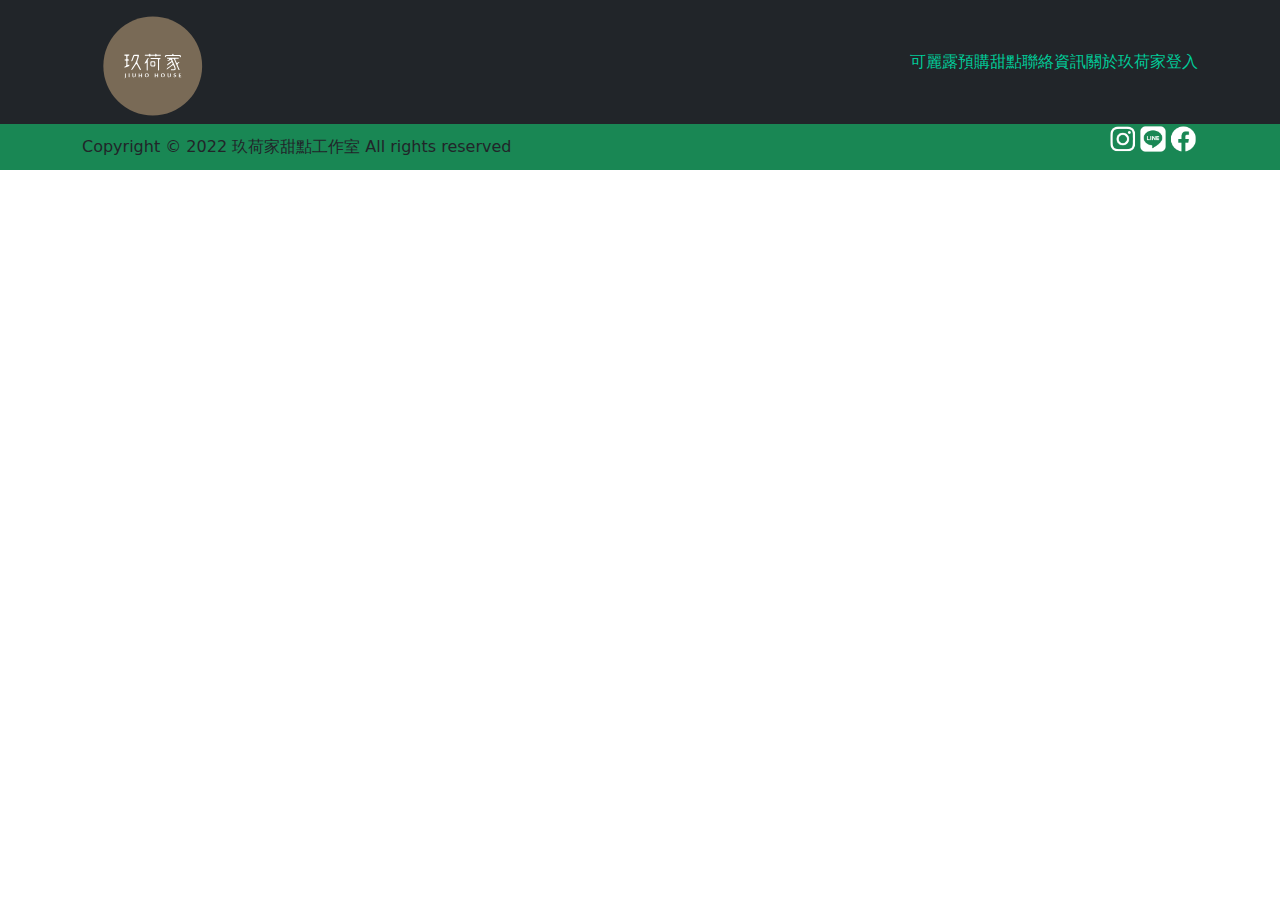
==== index.html @ a1119d51 "Update 2022-08-22T15:17:20.153Z" ====
<!DOCTYPE html>
<html lang="en">

  <head>
    <meta charset="UTF-8">
    <meta name="viewport" content="width=device-width, initial-scale=1.0">
    <meta http-equiv="X-UA-Compatible" content="ie=edge">
    <title>Boostrap Index</title>
    <link rel="stylesheet" href="https://cdnjs.cloudflare.com/ajax/libs/font-awesome/5.13.0/css/all.min.css" />
    <link rel="stylesheet" href="./assets/style/all.css">
  </head>

  <body>
    <!-- <nav class="navbar navbar-expand-lg navbar-light bg-light">
      <div class="container-fluid">
        <a class="navbar-brand" href="#">Navbar</a>
        <button class="navbar-toggler" type="button" data-bs-toggle="collapse" data-bs-target="#navbarSupportedContent" aria-controls="navbarSupportedContent" aria-expanded="false" aria-label="Toggle navigation">
          <span class="navbar-toggler-icon"></span>
        </button>
        <div class="collapse navbar-collapse" id="navbarSupportedContent">
          <ul class="navbar-nav me-auto mb-2 mb-lg-0">
            <li class="nav-item">
              <a class="nav-link active" aria-current="page" href="#">Home</a>
            </li>
            <li class="nav-item">
              <a class="nav-link" href="#">Link</a>
            </li>
            <li class="nav-item dropdown">
              <a class="nav-link dropdown-toggle" href="#" id="navbarDropdown" role="button" data-bs-toggle="dropdown" aria-expanded="false">
                Dropdown
              </a>
              <ul class="dropdown-menu" aria-labelledby="navbarDropdown">
                <li><a class="dropdown-item" href="#">Action</a></li>
                <li><a class="dropdown-item" href="#">Another action</a></li>
                <li><hr class="dropdown-divider"></li>
                <li><a class="dropdown-item" href="#">Something else here</a></li>
              </ul>
            </li>
            <li class="nav-item">
              <a class="nav-link disabled" href="#" tabindex="-1" aria-disabled="true">Disabled</a>
            </li>
          </ul>
          <form class="d-flex">
            <input class="form-control me-2" type="search" placeholder="Search" aria-label="Search">
            <button class="btn btn-outline-success" type="submit">Search</button>
          </form>
        </div>
      </div>
    </nav> -->
    <header class="bg-dark">
      <div class="container d-flex justify-content-between align-items-center pt-3">
        <h1><a href="#"><img src="./assets/images/logo.svg" height="100" alt="jiuho_house"></a></h1>
        <nav>
          <ul class="d-flex ">
            <li class="list-unstyled"><a class="text-decoration-none" href="#">可麗露</a></li>
            <li class="list-unstyled"><a class="text-decoration-none" href="#">預購甜點</a></li>
            <li class="list-unstyled"><a class="text-decoration-none" href="#">聯絡資訊</a></li>
            <li class="list-unstyled"><a class="text-decoration-none" href="#">關於玖荷家</a></li>
            <li class="list-unstyled"><a class="text-decoration-none" href="#">登入</a></li>
          </ul>
        </nav>
      </div>
    </header>
    


<!-- Button trigger modal -->
<!-- <button type="button" class="btn btn-primary" data-bs-toggle="modal" data-bs-target="#exampleModal">
  Launch demo modal
</button> -->

<!-- Modal -->
<!-- <div class="modal fade" id="exampleModal" tabindex="-1" aria-labelledby="exampleModalLabel" aria-hidden="true">
  <div class="modal-dialog">
    <div class="modal-content">
      <div class="modal-header">
        <h5 class="modal-title" id="exampleModalLabel">Modal title</h5>
        <button type="button" class="btn-close" data-bs-dismiss="modal" aria-label="Close"></button>
      </div>
      <div class="modal-body">
        ...
      </div>
      <div class="modal-footer">
        <button type="button" class="btn btn-secondary" data-bs-dismiss="modal">Close</button>
        <button type="button" class="btn btn-primary">Save changes</button>
      </div>
    </div>
  </div>
</div> -->


    <footer class="bg-success ">
      <div class="container d-flex justify-content-between align-items-center">
        <!-- <img src="./assets/images/logo.svg" alt="jiuho_house"> -->
        <copyright>Copyright © 2022 玖荷家甜點工作室 All rights reserved</copyright>
        <ul class="d-flex">
          <li class="list-unstyled"><a class="text-decoration-none" href="#"><img height="30" src="./assets/images/ic_social_ig.png" alt="Instrgram"></a></li>
          <li class="list-unstyled"><a class="text-decoration-none" href="#"><img height="30" src="./assets/images/ic_social_line.png" alt="Line"></a></li>
          <li class="list-unstyled"><a class="text-decoration-none" href="#"><img height="30" src="./assets/images/ic-social-fb.png" alt="Facebook"></a></li>
        </ul>
      </div>
    </footer>

    <script src="./assets/js/vendors.js"></script>
    <script src="./assets/js/all.js"></script>
  </body>

</html>
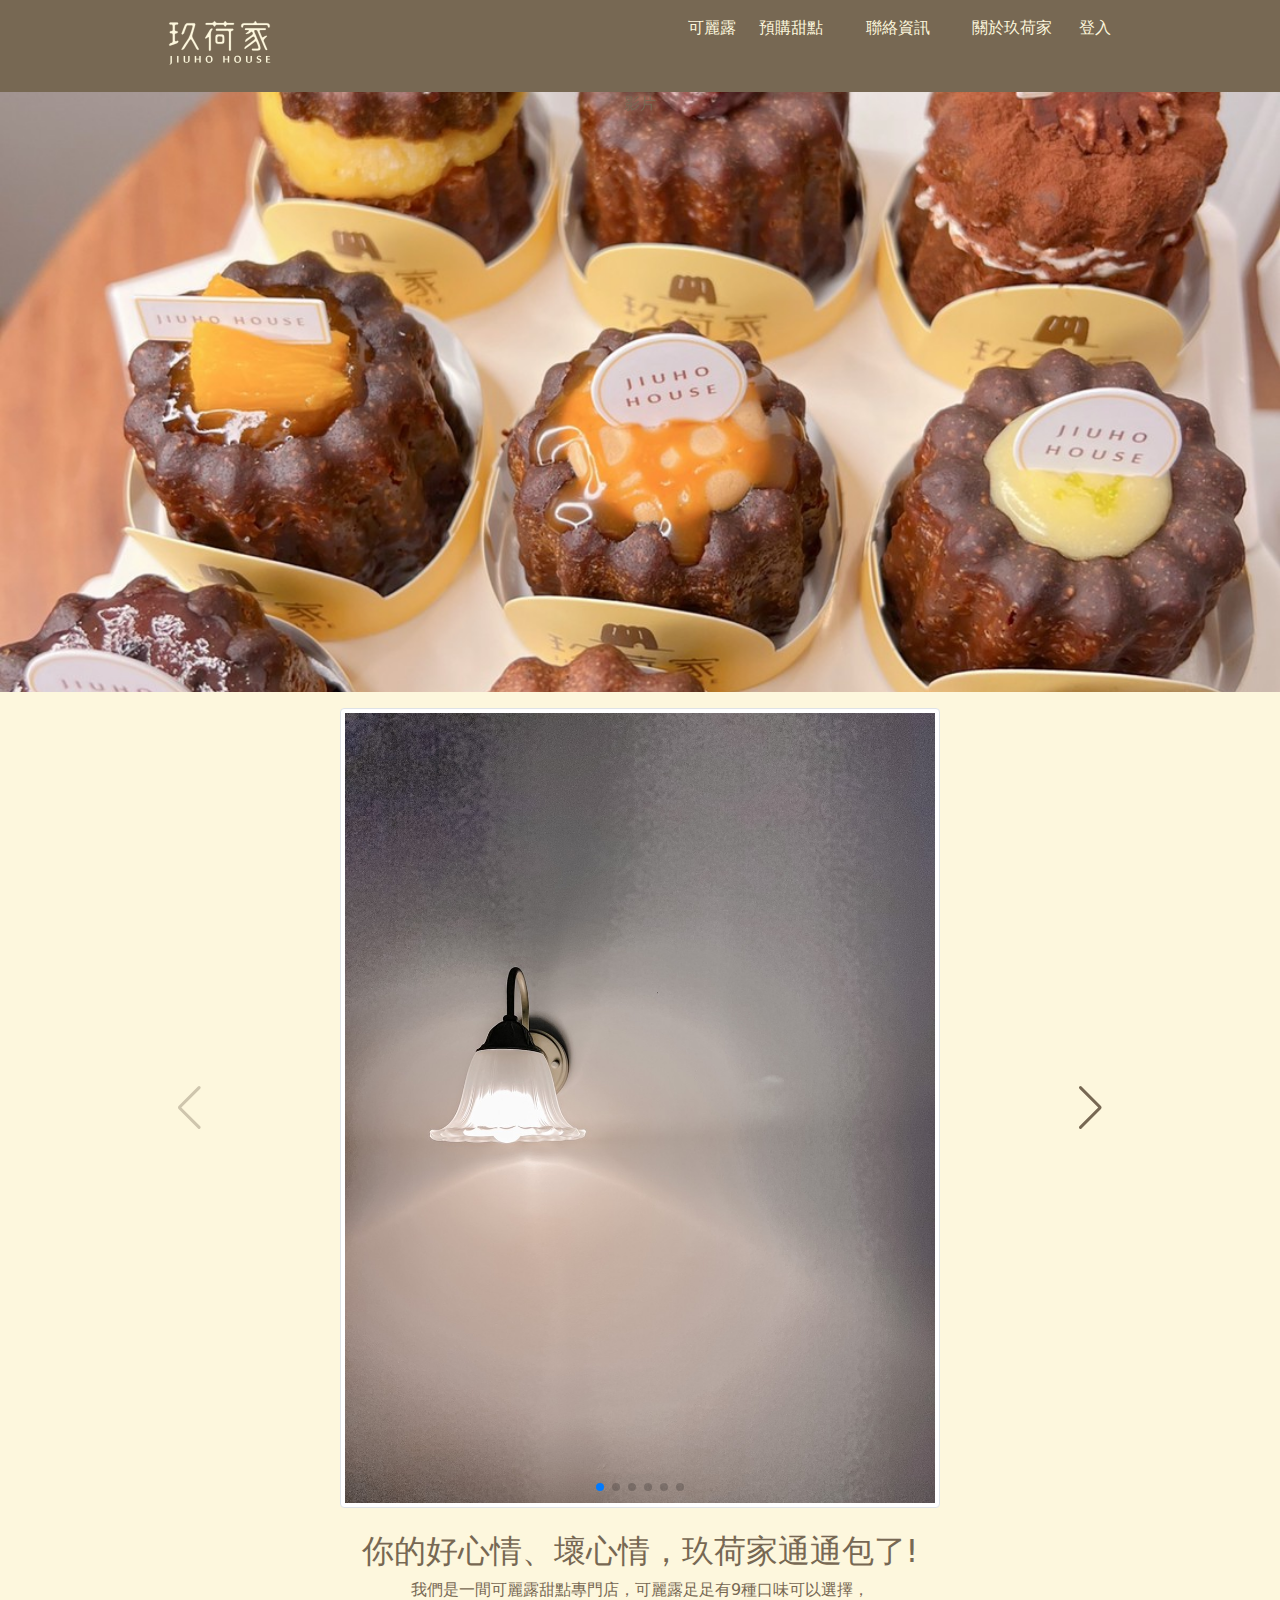
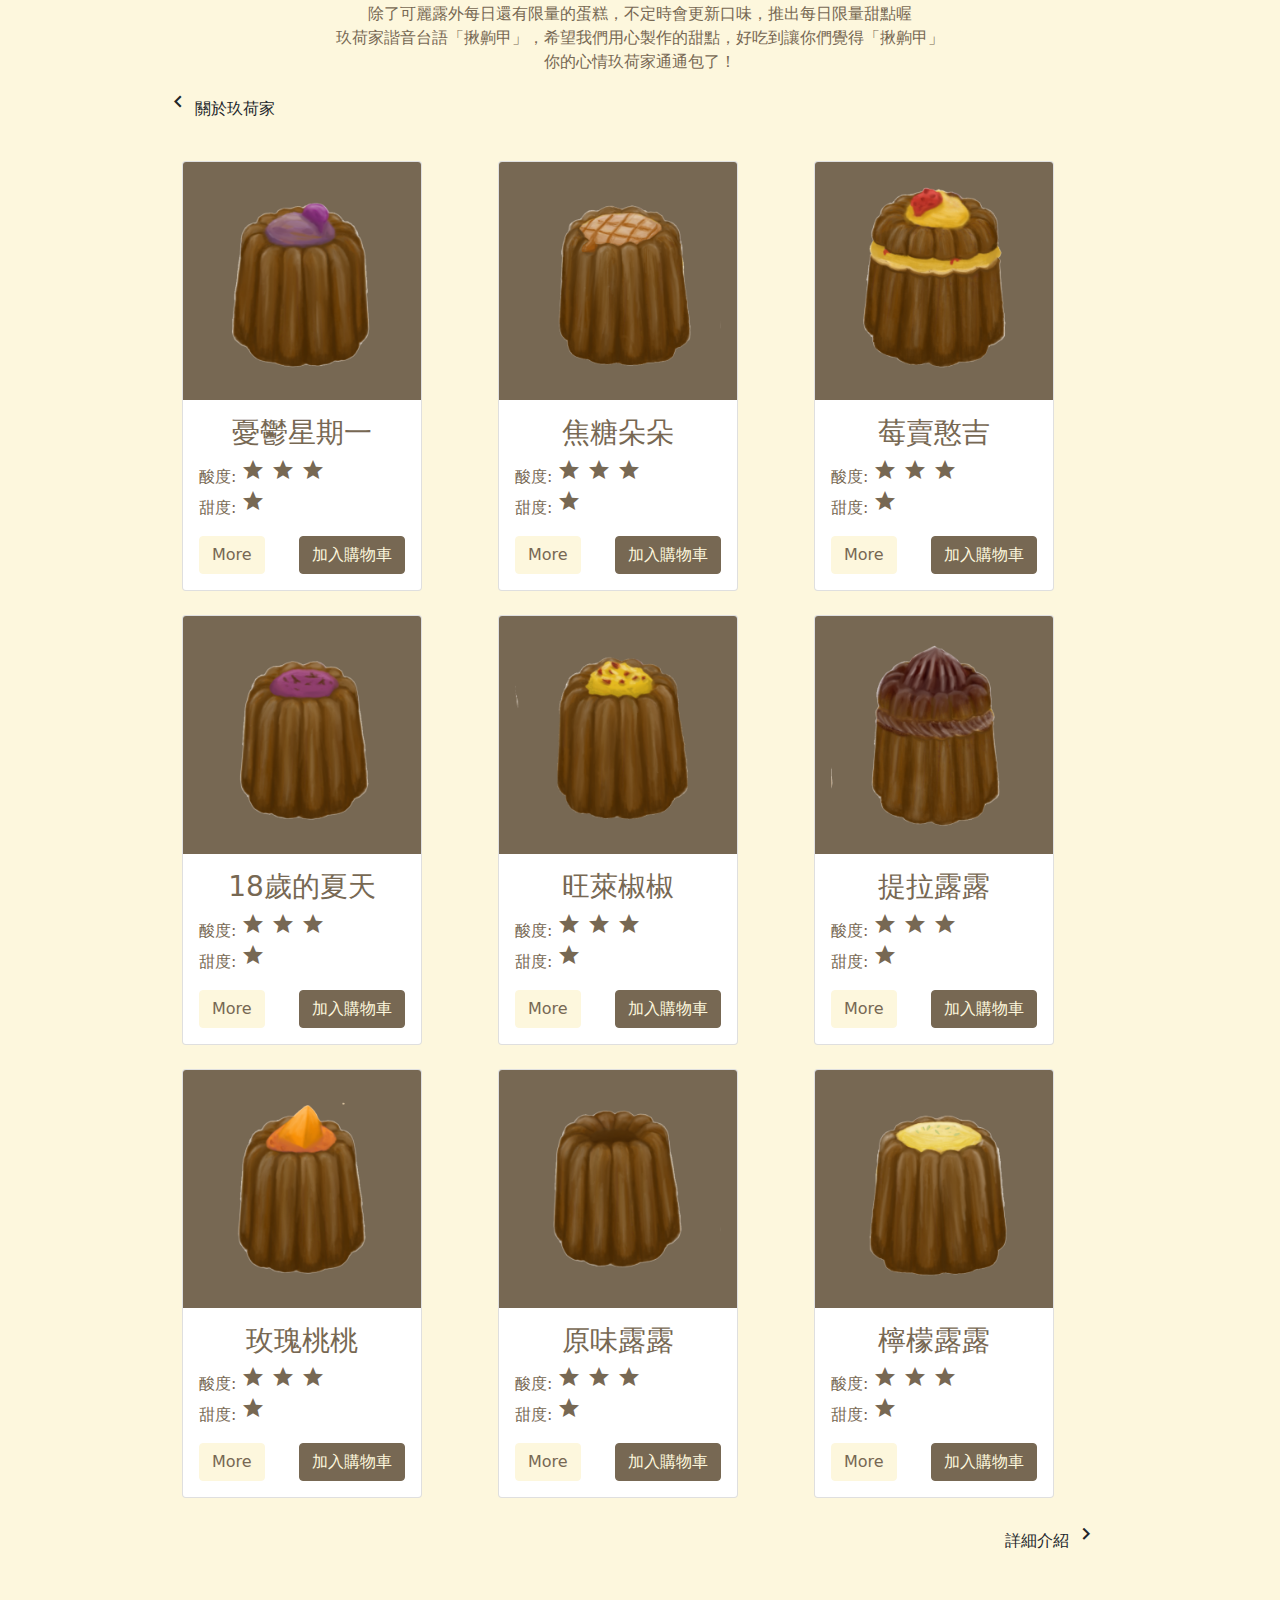
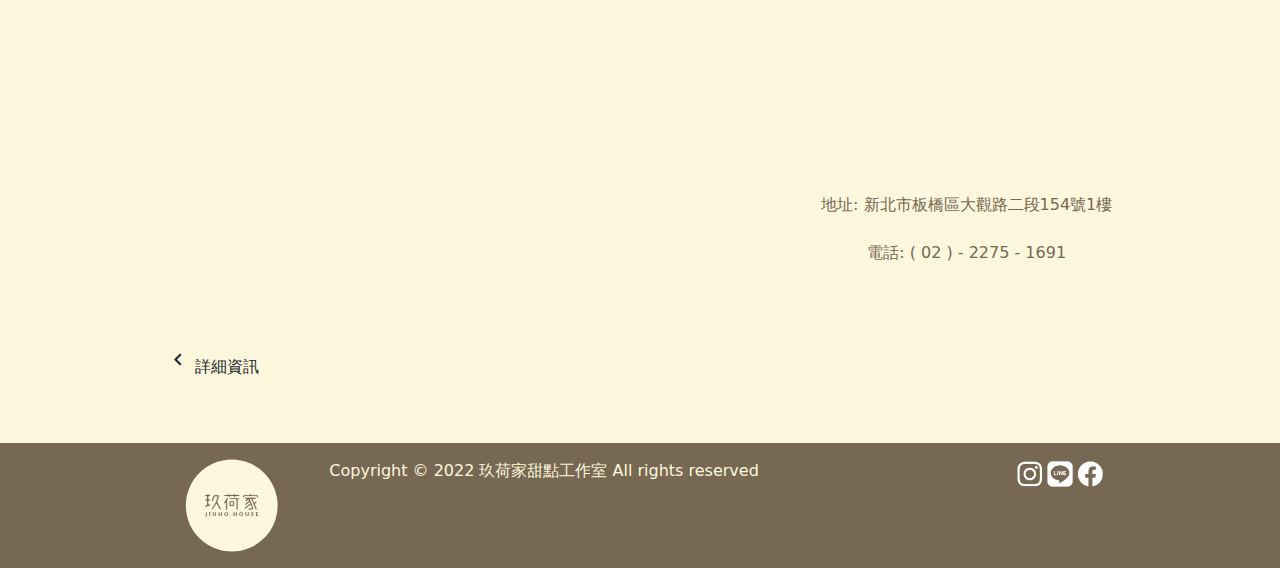
==== commit 3fbb14d5: "Update 2022-09-03T07:34:05.633Z" ====
--- a/index.html
+++ b/index.html
@@ -7,101 +7,313 @@
     <meta http-equiv="X-UA-Compatible" content="ie=edge">
     <title>Boostrap Index</title>
     <link rel="stylesheet" href="https://cdnjs.cloudflare.com/ajax/libs/font-awesome/5.13.0/css/all.min.css" />
+    <link href="https://fonts.googleapis.com/icon?family=Material+Icons" rel="stylesheet">
+    <link rel="stylesheet" href="https://cdn.jsdelivr.net/npm/swiper@8/swiper-bundle.min.css" />
     <link rel="stylesheet" href="./assets/style/all.css">
   </head>
 
   <body>
-    <!-- <nav class="navbar navbar-expand-lg navbar-light bg-light">
-      <div class="container-fluid">
-        <a class="navbar-brand" href="#">Navbar</a>
-        <button class="navbar-toggler" type="button" data-bs-toggle="collapse" data-bs-target="#navbarSupportedContent" aria-controls="navbarSupportedContent" aria-expanded="false" aria-label="Toggle navigation">
-          <span class="navbar-toggler-icon"></span>
-        </button>
-        <div class="collapse navbar-collapse" id="navbarSupportedContent">
-          <ul class="navbar-nav me-auto mb-2 mb-lg-0">
-            <li class="nav-item">
-              <a class="nav-link active" aria-current="page" href="#">Home</a>
-            </li>
-            <li class="nav-item">
-              <a class="nav-link" href="#">Link</a>
-            </li>
-            <li class="nav-item dropdown">
-              <a class="nav-link dropdown-toggle" href="#" id="navbarDropdown" role="button" data-bs-toggle="dropdown" aria-expanded="false">
-                Dropdown
-              </a>
-              <ul class="dropdown-menu" aria-labelledby="navbarDropdown">
-                <li><a class="dropdown-item" href="#">Action</a></li>
-                <li><a class="dropdown-item" href="#">Another action</a></li>
-                <li><hr class="dropdown-divider"></li>
-                <li><a class="dropdown-item" href="#">Something else here</a></li>
+    <header class="bg-secondary p-3">
+      <div class="container ">
+        <div class="row justify-content-between text-align-center">
+          <div class="col-2">
+            <h1><a href="#"><img src="./assets/images/logo.svg" height="50" alt="jiuho_house"></a></h1>
+          </div>
+          <div class="col-6">
+            <nav>
+              <ul class="d-flex">
+                <li class="col-2 list-unstyled"><a class="text-decoration-none" href="#">可麗露</a></li>
+                <li class="col-3 list-unstyled"><a class="text-decoration-none" href="#">預購甜點</a></li>
+                <li class="col-3 list-unstyled"><a class="text-decoration-none" href="#">聯絡資訊</a></li>
+                <li class="col-3 list-unstyled"><a class="text-decoration-none" href="#">關於玖荷家</a></li>
+                <li class="col-2 list-unstyled"><a class="text-decoration-none" href="#">登入</a></li>
               </ul>
-            </li>
-            <li class="nav-item">
-              <a class="nav-link disabled" href="#" tabindex="-1" aria-disabled="true">Disabled</a>
-            </li>
-          </ul>
-          <form class="d-flex">
-            <input class="form-control me-2" type="search" placeholder="Search" aria-label="Search">
-            <button class="btn btn-outline-success" type="submit">Search</button>
-          </form>
-        </div>
-      </div>
-    </nav> -->
-    <header class="bg-dark">
-      <div class="container d-flex justify-content-between align-items-center pt-3">
-        <h1><a href="#"><img src="./assets/images/logo.svg" height="100" alt="jiuho_house"></a></h1>
-        <nav>
-          <ul class="d-flex ">
-            <li class="list-unstyled"><a class="text-decoration-none" href="#">可麗露</a></li>
-            <li class="list-unstyled"><a class="text-decoration-none" href="#">預購甜點</a></li>
-            <li class="list-unstyled"><a class="text-decoration-none" href="#">聯絡資訊</a></li>
-            <li class="list-unstyled"><a class="text-decoration-none" href="#">關於玖荷家</a></li>
-            <li class="list-unstyled"><a class="text-decoration-none" href="#">登入</a></li>
-          </ul>
-        </nav>
+            </nav>
+          </div>
+        </div>
+        
+        
+        
       </div>
     </header>
     
-
-
-<!-- Button trigger modal -->
-<!-- <button type="button" class="btn btn-primary" data-bs-toggle="modal" data-bs-target="#exampleModal">
-  Launch demo modal
-</button> -->
-
-<!-- Modal -->
-<!-- <div class="modal fade" id="exampleModal" tabindex="-1" aria-labelledby="exampleModalLabel" aria-hidden="true">
-  <div class="modal-dialog">
-    <div class="modal-content">
-      <div class="modal-header">
-        <h5 class="modal-title" id="exampleModalLabel">Modal title</h5>
-        <button type="button" class="btn-close" data-bs-dismiss="modal" aria-label="Close"></button>
-      </div>
-      <div class="modal-body">
-        ...
-      </div>
-      <div class="modal-footer">
-        <button type="button" class="btn btn-secondary" data-bs-dismiss="modal">Close</button>
-        <button type="button" class="btn btn-primary">Save changes</button>
-      </div>
+<div class="bg-image text-center">
+  <p>影片</p>
+</div>
+<div class="bg-primary">
+  <div class="container py-3">
+    <div class="swiper mySwiper text-center">
+      <div class="swiper-wrapper">
+        <div class="swiper-slide"><img src="./assets/images/LINE_ALBUM_2022830_220902_0.jpg" class="img-thumbnail rounded img-fluid" alt=""></div>
+        <div class="swiper-slide"><img src="./assets/images/LINE_ALBUM_2022830_220902_1.jpg" class="img-thumbnail rounded img-fluid" alt=""></div>
+        <div class="swiper-slide"><img src="./assets/images/LINE_ALBUM_2022830_220902_2.jpg" class="img-thumbnail rounded img-fluid" alt=""></div>
+        <div class="swiper-slide"><img src="./assets/images/LINE_ALBUM_2022830_220902_11.jpg" class="img-thumbnail rounded img-fluid" alt=""></div>
+        <div class="swiper-slide"><img src="./assets/images/LINE_ALBUM_2022830_220902_16.jpg" class="img-thumbnail rounded img-fluid" alt=""></div>
+        <div class="swiper-slide"><img src="./assets/images/LINE_ALBUM_2022830_220902_20.jpg" class="img-thumbnail rounded img-fluid" alt=""></div>
+      </div>
+      <div class="swiper-button-next text-secondary"></div>
+      <div class="swiper-button-prev text-secondary"></div>
+      <div class="swiper-pagination "></div>
+    </div>
+    <div class="mt-4 text-center">
+      <h2>你的好心情、壞心情，玖荷家通通包了!</h2>
+      <p>我們是一間可麗露甜點專門店，可麗露足足有9種口味可以選擇，<br>
+        除了可麗露外每日還有限量的蛋糕，不定時會更新口味，推出每日限量甜點喔<br>
+        玖荷家諧音台語「揪齁甲」，希望我們用心製作的甜點，好吃到讓你們覺得「揪齁甲」<br>
+        你的心情玖荷家通通包了！
+      </p>
+    </div>
+    <a href="#" class="text-decoration-none text-dark">
+      <span class="material-icons">
+        keyboard_arrow_left
+      </span>
+      關於玖荷家
+    </a>
+  </div>
+  <div class="container">
+    <div class="row mx-0 mt-4 justify-content-between">
+      <div class="col-4  mb-4">
+        <div class="card" style="width: 15rem;">
+          <img src="./assets/images/憂鬱星期一露露.png" class="card-img-top bg-secondary p-3" alt="憂鬱星期一露露">
+          <div class="card-body">
+            <h3 class="card-title text-center">憂鬱星期一</h3>
+            <p class="card-text">酸度: 
+              <span class="material-icons">
+              star star star 
+              </span><br>
+              甜度:
+              <span class="material-icons">
+                star
+                </span>
+            </p>
+            <div class="d-flex justify-content-between">
+              <a href="#" class="btn btn-primary text-secondary">More</a>
+              <a href="#" class="btn btn-secondary text-primary">加入購物車</a>
+            </div>
+          </div>
+        </div>
+      </div>
+      <div class="col-4 mb-4">
+        <div class="card" style="width: 15rem;">
+          <img src="./assets/images/焦糖朵朵露露.png" class="card-img-top bg-secondary p-3" alt="焦糖朵朵">
+          <div class="card-body">
+            <h3 class="card-title text-center">焦糖朵朵</h3>
+            <p class="card-text">酸度: 
+              <span class="material-icons">
+              star star star 
+              </span><br>
+              甜度:
+              <span class="material-icons">
+                star
+                </span>
+            </p>
+            <div class="d-flex justify-content-between">
+              <a href="#" class="btn btn-primary text-secondary">More</a>
+              <a href="#" class="btn btn-secondary text-primary ">加入購物車</a>
+            </div>
+          </div>
+        </div>
+      </div>
+      <div class="col-4 mb-4">
+        <div class="card" style="width: 15rem;">
+          <img src="./assets/images/莓賣憨吉.png" class="card-img-top bg-secondary p-3" alt="莓賣憨吉">
+          <div class="card-body">
+            <h3 class="card-title text-center">莓賣憨吉</h3>
+            <p class="card-text">酸度: 
+              <span class="material-icons">
+              star star star 
+              </span><br>
+              甜度:
+              <span class="material-icons">
+                star
+                </span>
+            </p>
+            <div class="d-flex justify-content-between">
+              <a href="#" class="btn btn-primary text-secondary">More</a>
+              <a href="#" class="btn btn-secondary text-primary ">加入購物車</a>
+            </div>
+          </div>
+        </div>
+      </div>
+      <div class="col-4 mb-4">
+        <div class="card" style="width: 15rem;">
+          <img src="./assets/images/18Summer.png" class="card-img-top bg-secondary p-3" alt="18歲的夏天">
+          <div class="card-body">
+            <h3 class="card-title text-center">18歲的夏天</h3>
+            <p class="card-text">酸度: 
+              <span class="material-icons">
+              star star star 
+              </span><br>
+              甜度:
+              <span class="material-icons">
+                star
+                </span>
+            </p>
+            <div class="d-flex justify-content-between">
+              <a href="#" class="btn btn-primary text-secondary">More</a>
+              <a href="#" class="btn btn-secondary text-primary ">加入購物車</a>
+            </div>
+          </div>
+        </div>
+      </div>
+      <div class="col-4 mb-4">
+        <div class="card" style="width: 15rem;">
+          <img src="./assets/images/旺萊椒椒.png" class="card-img-top bg-secondary p-3" alt="旺萊椒椒">
+          <div class="card-body">
+            <h3 class="card-title text-center">旺萊椒椒</h3>
+            <p class="card-text">酸度: 
+              <span class="material-icons">
+              star star star 
+              </span><br>
+              甜度:
+              <span class="material-icons">
+                star
+                </span>
+            </p>
+            <div class="d-flex justify-content-between">
+              <a href="#" class="btn btn-primary text-secondary">More</a>
+              <a href="#" class="btn btn-secondary text-primary ">加入購物車</a>
+            </div>
+          </div>
+        </div>
+      </div>
+      <div class="col-4 mb-4">
+        <div class="card" style="width: 15rem;">
+          <img src="./assets/images/提拉露露.png" class="card-img-top bg-secondary p-3" alt="提拉露露">
+          <div class="card-body">
+            <h3 class="card-title text-center">提拉露露</h3>
+            <p class="card-text">酸度: 
+              <span class="material-icons">
+              star star star 
+              </span><br>
+              甜度:
+              <span class="material-icons">
+                star
+                </span>
+            </p>
+            <div class="d-flex justify-content-between">
+              <a href="#" class="btn btn-primary text-secondary">More</a>
+              <a href="#" class="btn btn-secondary text-primary ">加入購物車</a>
+            </div>
+          </div>
+        </div>
+      </div>
+      <div class="col-4 mb-4">
+        <div class="card" style="width: 15rem;">
+          <img src="./assets/images/玫瑰桃桃露露.png" class="card-img-top bg-secondary p-3" alt="玫瑰桃桃">
+          <div class="card-body">
+            <h3 class="card-title text-center">玫瑰桃桃</h3>
+            <p class="card-text">酸度: 
+              <span class="material-icons">
+              star star star 
+              </span><br>
+              甜度:
+              <span class="material-icons">
+                star
+                </span>
+            </p>
+            <div class="d-flex justify-content-between">
+              <a href="#" class="btn btn-primary text-secondary">More</a>
+              <a href="#" class="btn btn-secondary text-primary ">加入購物車</a>
+            </div>
+          </div>
+        </div>
+      </div>
+      <div class="col-4 mb-4">
+        <div class="card" style="width: 15rem;">
+          <img src="./assets/images/原味露露.png" class="card-img-top bg-secondary p-3" alt="原味露露">
+          <div class="card-body">
+            <h3 class="card-title text-center">原味露露</h3>
+            <p class="card-text">酸度: 
+              <span class="material-icons">
+              star star star 
+              </span><br>
+              甜度:
+              <span class="material-icons">
+                star
+                </span>
+            </p>
+            <div class="d-flex justify-content-between">
+              <a href="#" class="btn btn-primary text-secondary">More</a>
+              <a href="#" class="btn btn-secondary text-primary ">加入購物車</a>
+            </div>
+          </div>
+        </div>
+      </div>
+      <div class="col-4 mb-4">
+        <div class="card" style="width: 15rem;">
+          <img src="./assets/images/檸檬露露.png" class="card-img-top bg-secondary p-3" alt="檸檬露露">
+          <div class="card-body">
+            <h3 class="card-title text-center">檸檬露露</h3>
+            <p class="card-text">酸度: 
+              <span class="material-icons">
+              star star star 
+              </span><br>
+              甜度:
+              <span class="material-icons">
+                star
+                </span>
+            </p>
+            <div class="d-flex justify-content-between">
+              <a href="#" class="btn btn-primary text-secondary">More</a>
+              <a href="#" class="btn btn-secondary text-primary ">加入購物車</a>
+            </div>
+          </div>
+        </div>
+      </div>
+      <a href="#" class="text-end text-decoration-none text-dark mb-6">
+        詳細介紹
+        <span class="material-icons">
+          keyboard_arrow_right
+        </span>
+      </a>
     </div>
   </div>
-</div> -->
-
-
-    <footer class="bg-success ">
-      <div class="container d-flex justify-content-between align-items-center">
-        <!-- <img src="./assets/images/logo.svg" alt="jiuho_house"> -->
-        <copyright>Copyright © 2022 玖荷家甜點工作室 All rights reserved</copyright>
-        <ul class="d-flex">
-          <li class="list-unstyled"><a class="text-decoration-none" href="#"><img height="30" src="./assets/images/ic_social_ig.png" alt="Instrgram"></a></li>
-          <li class="list-unstyled"><a class="text-decoration-none" href="#"><img height="30" src="./assets/images/ic_social_line.png" alt="Line"></a></li>
-          <li class="list-unstyled"><a class="text-decoration-none" href="#"><img height="30" src="./assets/images/ic-social-fb.png" alt="Facebook"></a></li>
-        </ul>
+    
+  
+  <div class="container">
+    <div class="row justify-content-center align-items-center">
+      <div class="col-8 mb-4">
+        <iframe src="https://www.google.com/maps/embed?pb=!1m18!1m12!1m3!1d3616.037257053702!2d121.43936457666837!3d24.998849945938105!2m3!1f0!2f0!3f0!3m2!1i1024!2i768!4f13.1!3m3!1m2!1s0x34681d9caccb04ff%3A0x960d27d0a4c39914!2z546W6I235a6255Sc6bue5bel5L2c5a6k772c5Y-v6bqX6Zyy5bCI6LOj5bqX!5e0!3m2!1szh-TW!2stw!4v1661686221984!5m2!1szh-TW!2stw" width="600" height="300" style="border:0;" allowfullscreen="" loading="lazy" referrerpolicy="no-referrer-when-downgrade"></iframe>
+      </div>
+      <div class="col-4 text-center">
+        <img class="mb-2" src="./assets/images/logo.svg" height="100" alt="">
+        <p >地址:  新北市板橋區大觀路二段154號1樓<br><br>電話: ( 02 ) - 2275 - 1691
+        </p>
+      </div>
+      <a href="#" class="text-decoration-none text-dark mb-6">
+        <span class="material-icons">
+          keyboard_arrow_left
+        </span>
+        詳細資訊
+      </a>
+    </div>
+  </div>
+</div>
+
+
+    <footer class="bg-secondary p-3">
+      <div class="container ">
+        <div class="row justify-content-between">
+          <div class="col-2">
+            <img src="./assets/images/logo-mobile.svg" alt="jiuho_house">
+          </div>
+          <div class="col-8">
+            <p class="text-primary">Copyright © 2022 玖荷家甜點工作室 All rights reserved</p>
+          </div>
+          <div class="col-2">
+            <ul class="d-flex">
+              <li class="list-unstyled"><a class="text-decoration-none" href="#"><img height="30" src="./assets/images/ic_social_ig.png" alt="Instrgram"></a></li>
+              <li class="list-unstyled"><a class="text-decoration-none" href="#"><img height="30" src="./assets/images/ic_social_line.png" alt="Line"></a></li>
+              <li class="list-unstyled"><a class="text-decoration-none" href="#"><img height="30" src="./assets/images/ic-social-fb.png" alt="Facebook"></a></li>
+            </ul>
+          </div>
+        </div> 
       </div>
     </footer>
 
     <script src="./assets/js/vendors.js"></script>
+    <script src="https://cdn.jsdelivr.net/npm/swiper@8/swiper-bundle.min.js"></script>
     <script src="./assets/js/all.js"></script>
   </body>
 
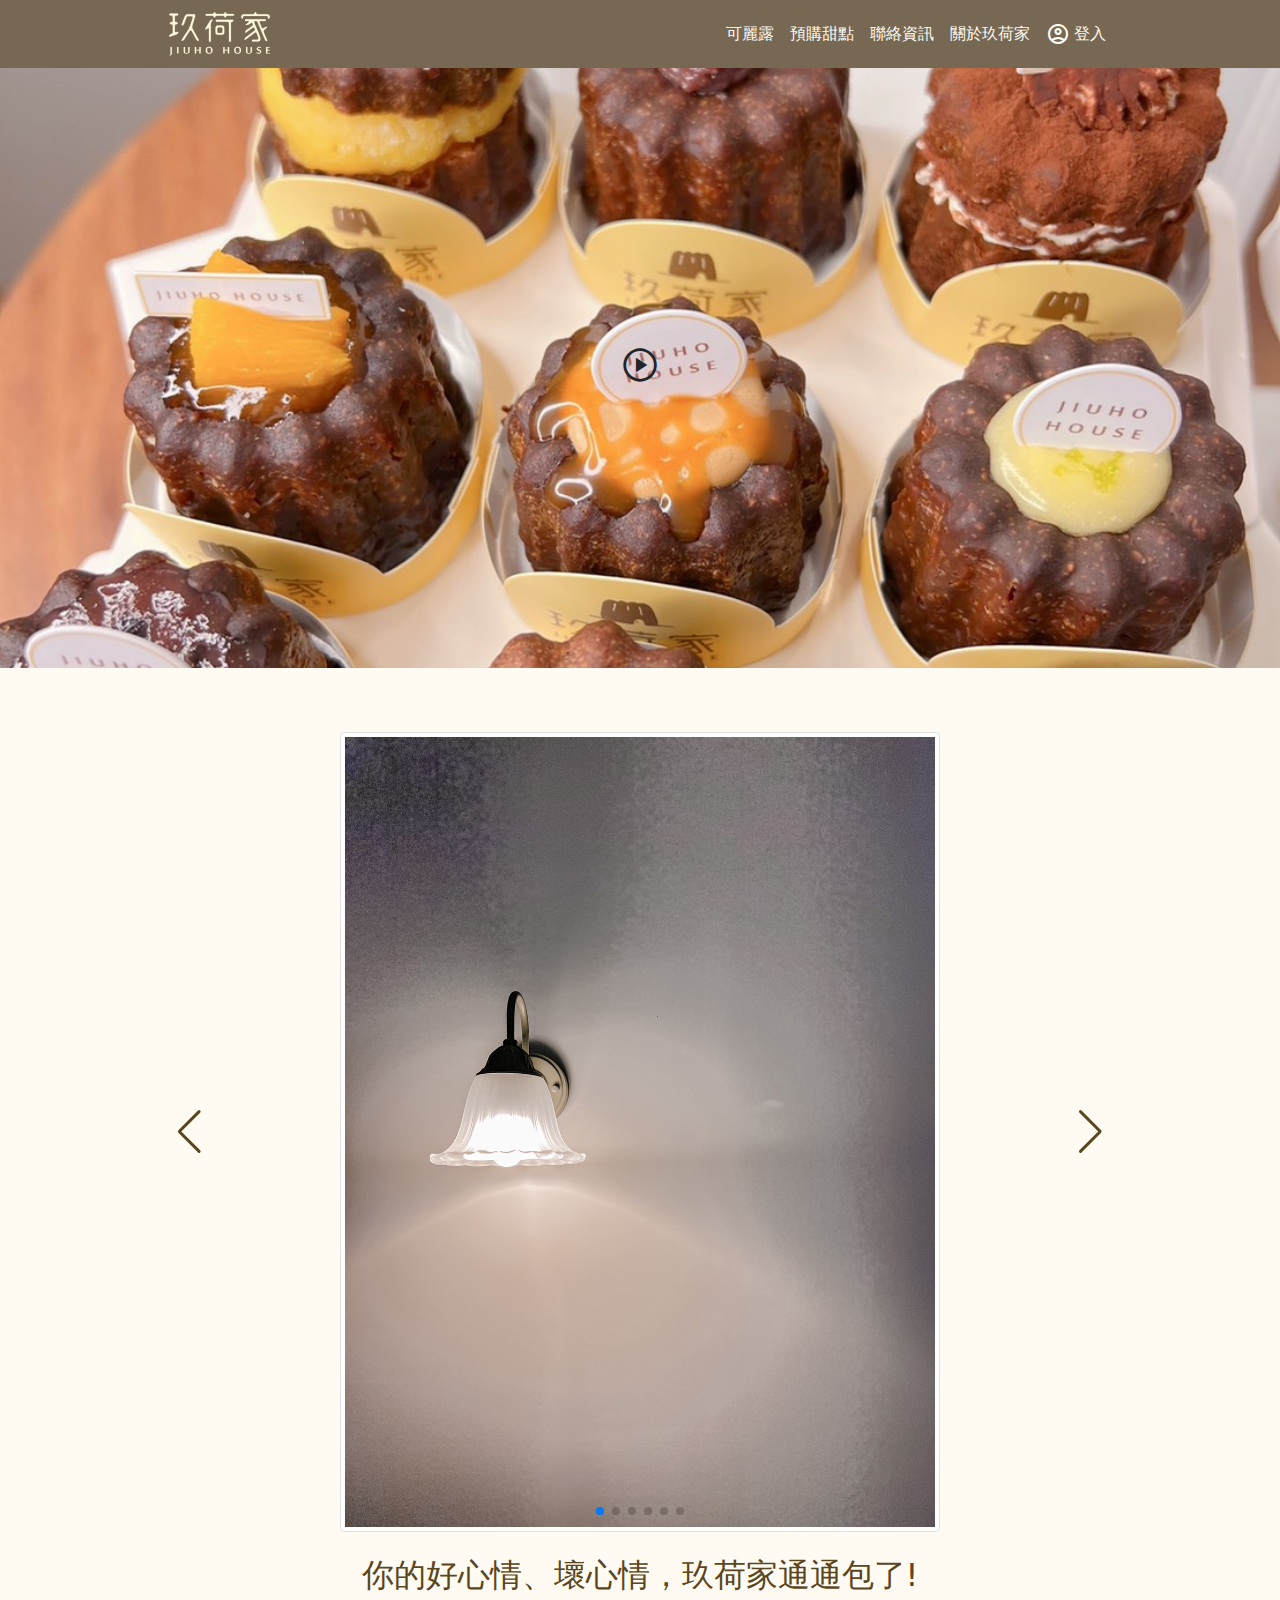
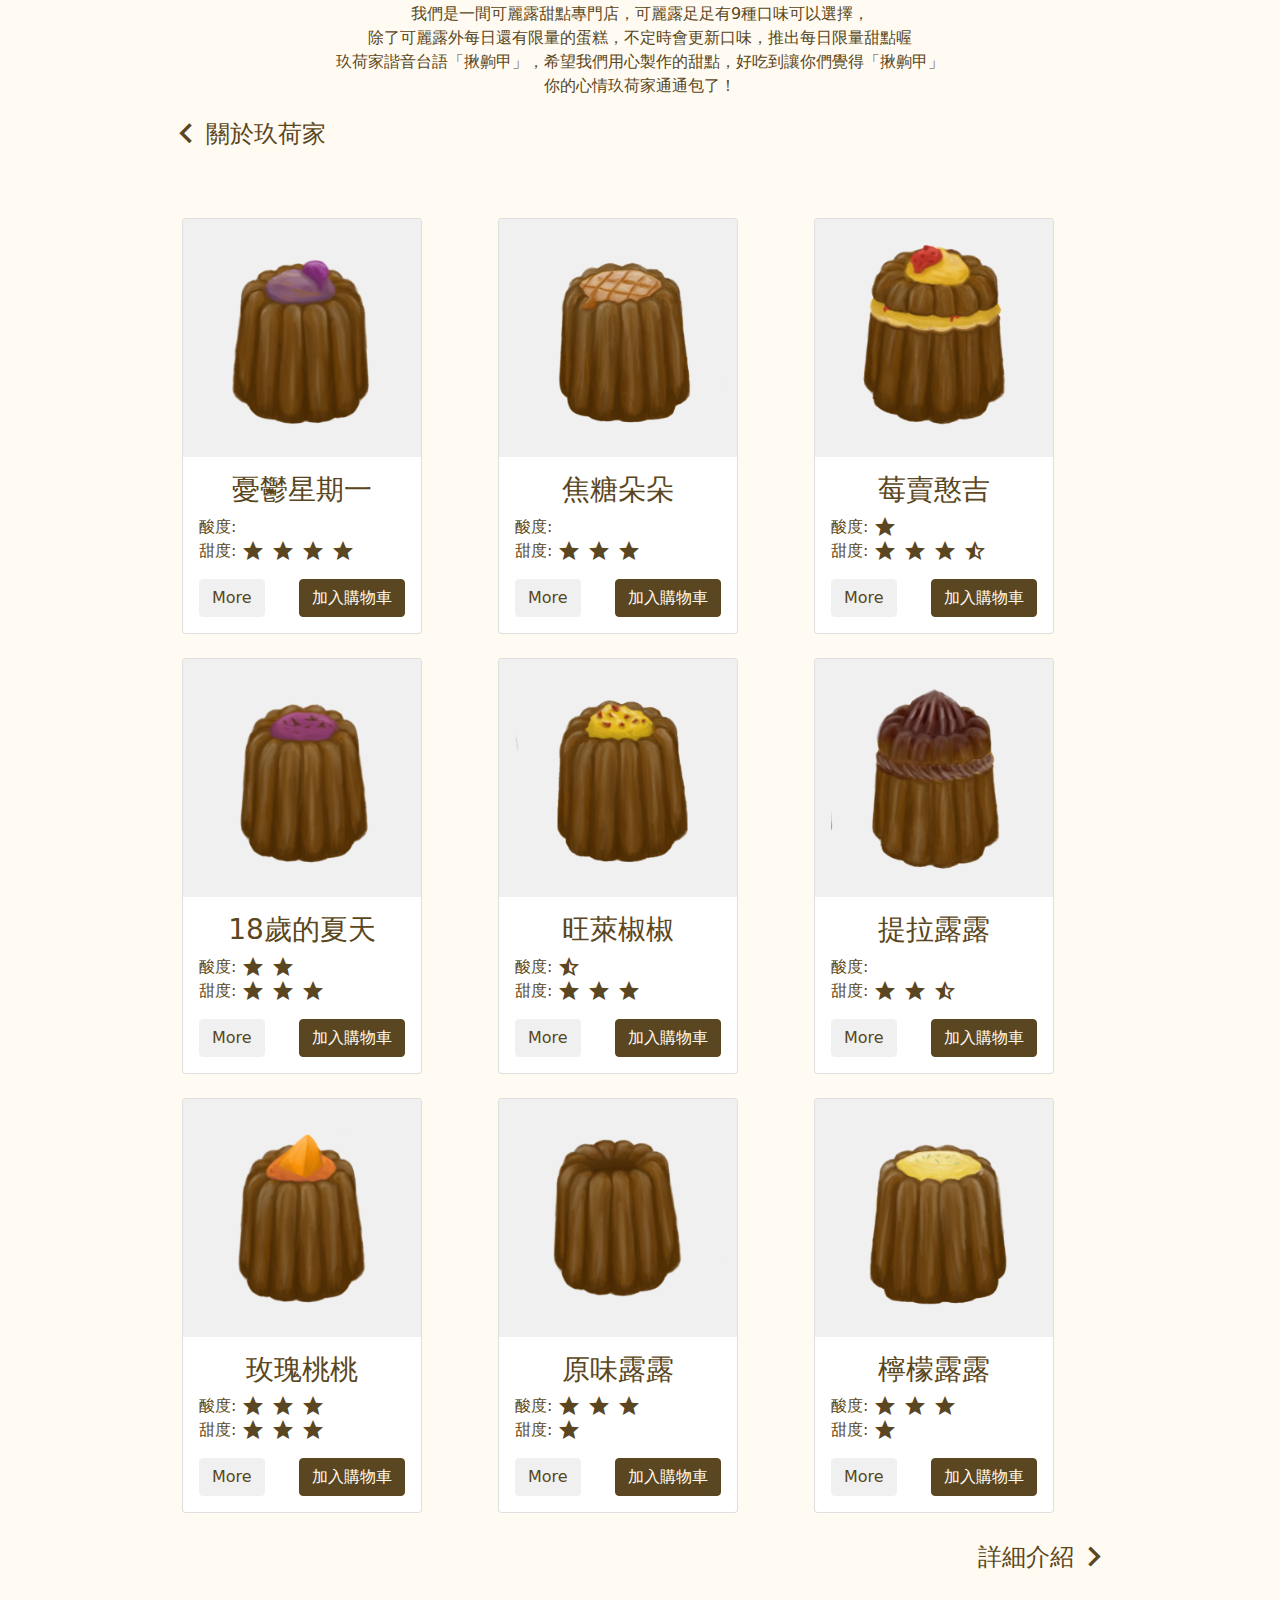
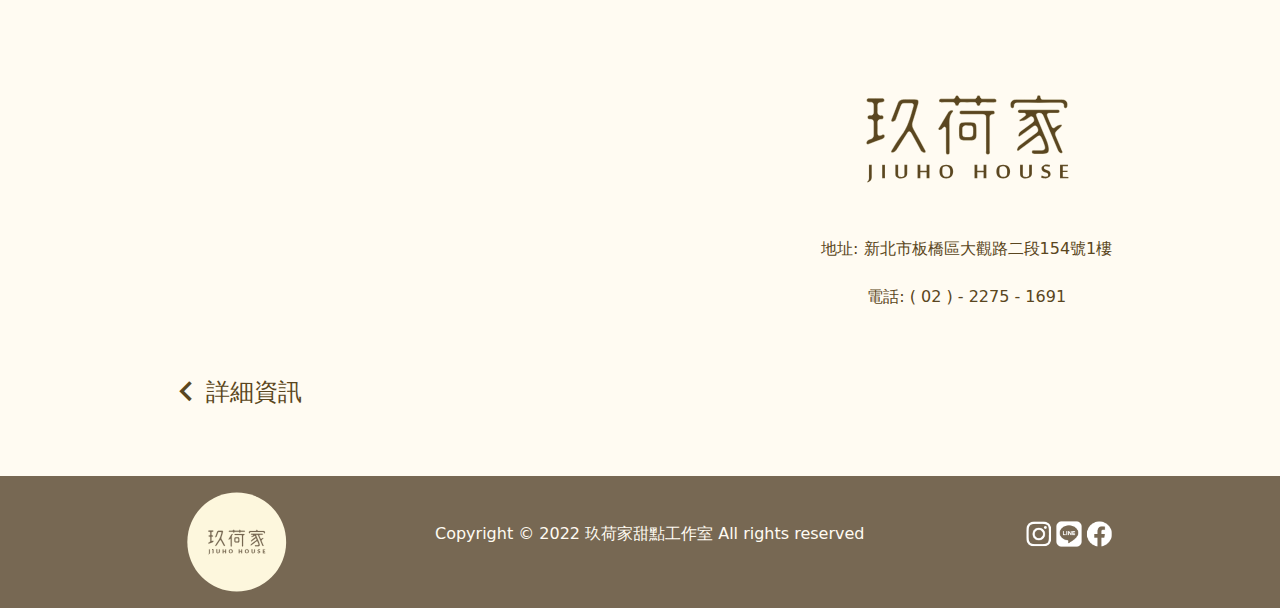
==== commit f14594f5: "Update 2022-09-04T10:40:04.055Z" ====
--- a/index.html
+++ b/index.html
@@ -8,40 +8,58 @@
     <title>Boostrap Index</title>
     <link rel="stylesheet" href="https://cdnjs.cloudflare.com/ajax/libs/font-awesome/5.13.0/css/all.min.css" />
     <link href="https://fonts.googleapis.com/icon?family=Material+Icons" rel="stylesheet">
+    <link
+    href="https://fonts.googleapis.com/css?family=Material+Icons|Material+Icons+Outlined|Material+Icons+Round|Material+Icons+Sharp|Material+Icons+Two+Tone"
+    rel="stylesheet">
+    <link rel="stylesheet" href="https://fonts.googleapis.com/css2?family=Material+Symbols+Outlined:opsz,wght,FILL,GRAD@48,400,0,0" />
     <link rel="stylesheet" href="https://cdn.jsdelivr.net/npm/swiper@8/swiper-bundle.min.css" />
     <link rel="stylesheet" href="./assets/style/all.css">
   </head>
 
   <body>
-    <header class="bg-secondary p-3">
-      <div class="container ">
-        <div class="row justify-content-between text-align-center">
-          <div class="col-2">
-            <h1><a href="#"><img src="./assets/images/logo.svg" height="50" alt="jiuho_house"></a></h1>
-          </div>
-          <div class="col-6">
-            <nav>
-              <ul class="d-flex">
-                <li class="col-2 list-unstyled"><a class="text-decoration-none" href="#">可麗露</a></li>
-                <li class="col-3 list-unstyled"><a class="text-decoration-none" href="#">預購甜點</a></li>
-                <li class="col-3 list-unstyled"><a class="text-decoration-none" href="#">聯絡資訊</a></li>
-                <li class="col-3 list-unstyled"><a class="text-decoration-none" href="#">關於玖荷家</a></li>
-                <li class="col-2 list-unstyled"><a class="text-decoration-none" href="#">登入</a></li>
-              </ul>
-            </nav>
-          </div>
-        </div>
-        
-        
-        
-      </div>
-    </header>
+    <nav class="navbar navbar-expand-lg bg-third sticky-top py-1">
+      <div class="container">
+        <a class="navbar-brand" href="#"><img src="./assets/images/logo.svg" height="50" alt="jiuho_house"></a>
+        <button class="navbar-toggler" type="button" data-bs-toggle="collapse" data-bs-target="#navbarNav" aria-controls="navbarNav" aria-expanded="false" aria-label="Toggle navigation">
+          <span class="navbar-toggler-icon"></span>
+        </button>
+        <div class="collapse navbar-collapse" id="navbarNav">
+          <ul class="navbar-nav  align-items-center ms-auto">
+            <li class="nav-item">
+              <a class="nav-link active" aria-current="page" href="#">可麗露</a>
+            </li>
+            <li class="nav-item">
+              <a class="nav-link" href="#">預購甜點</a>
+            </li>
+            <li class="nav-item">
+              <a class="nav-link" href="#">聯絡資訊</a>
+            </li>
+            <li class="nav-item">
+              <a class="nav-link" href="#">關於玖荷家</a>
+            </li>
+            <li class="nav-item ">
+              <a class="nav-link d-flex align-items-center" href="#">
+                <span class="material-symbols-outlined me-1">
+                  account_circle
+                </span>登入
+              </a>
+            </li>
+          </ul>
+        </div>
+      </div>
+    </nav>
+
     
-<div class="bg-image text-center">
-  <p>影片</p>
-</div>
+
 <div class="bg-primary">
-  <div class="container py-3">
+  <div class="container-fulid bg-image d-flex justify-content-center align-items-center mb-6">
+    <a href="#" class="text-decoration-none">
+      <span class="material-symbols-outlined fs-1 text-dark">
+        play_circle
+      </span>
+    </a>
+  </div>
+  <div class="container ">
     <div class="swiper mySwiper text-center">
       <div class="swiper-wrapper">
         <div class="swiper-slide"><img src="./assets/images/LINE_ALBUM_2022830_220902_0.jpg" class="img-thumbnail rounded img-fluid" alt=""></div>
@@ -63,8 +81,8 @@
         你的心情玖荷家通通包了！
       </p>
     </div>
-    <a href="#" class="text-decoration-none text-dark">
-      <span class="material-icons">
+    <a href="#" class="fs-4 text-decoration-none text-secondary d-flex align-items-center mb-6">
+      <span class="material-icons fs-1">
         keyboard_arrow_left
       </span>
       關於玖荷家
@@ -73,216 +91,217 @@
   <div class="container">
     <div class="row mx-0 mt-4 justify-content-between">
       <div class="col-4  mb-4">
-        <div class="card" style="width: 15rem;">
-          <img src="./assets/images/憂鬱星期一露露.png" class="card-img-top bg-secondary p-3" alt="憂鬱星期一露露">
+        <div class="card " style="width: 15rem;">
+          <img src="./assets/images/憂鬱星期一露露.png" class="card-img-top bg-light p-3" alt="憂鬱星期一露露">
           <div class="card-body">
             <h3 class="card-title text-center">憂鬱星期一</h3>
-            <p class="card-text">酸度: 
-              <span class="material-icons">
+            <p class="card-text">
+              酸度: 
+              <span class="material-icons align-top">
+                
+              </span><br>
+              甜度:
+              <span class="material-icons align-top">
+                star star star star
+              </span>
+
+            </p>
+            <div class="d-flex justify-content-between">
+              <a href="#" class="btn btn-light text-secondary">More</a>
+              <a href="#" class="btn btn-secondary text-primary">加入購物車</a>
+            </div>
+          </div>
+        </div>
+      </div>
+      <div class="col-4 mb-4">
+        <div class="card" style="width: 15rem;">
+          <img src="./assets/images/焦糖朵朵露露.png" class="card-img-top bg-light p-3" alt="焦糖朵朵">
+          <div class="card-body">
+            <h3 class="card-title text-center">焦糖朵朵</h3>
+            <p class="card-text">酸度: 
+              <span class="material-icons align-top">
+               
+              </span><br>
+              甜度:
+              <span class="material-icons align-top">
+                star star star
+                </span>
+            </p>
+            <div class="d-flex justify-content-between">
+              <a href="#" class="btn btn-light text-secondary">More</a>
+              <a href="#" class="btn btn-secondary text-primary ">加入購物車</a>
+            </div>
+          </div>
+        </div>
+      </div>
+      <div class="col-4 mb-4">
+        <div class="card" style="width: 15rem;">
+          <img src="./assets/images/莓賣憨吉.png" class="card-img-top bg-light p-3" alt="莓賣憨吉">
+          <div class="card-body">
+            <h3 class="card-title text-center">莓賣憨吉</h3>
+            <p class="card-text">酸度: 
+              <span class="material-icons align-top">
+              star  
+              </span><br>
+              甜度:
+              <span class="material-icons align-top">
+                star star star star_half
+                </span>
+            </p>
+            <div class="d-flex justify-content-between">
+              <a href="#" class="btn btn-light text-secondary">More</a>
+              <a href="#" class="btn btn-secondary text-primary ">加入購物車</a>
+            </div>
+          </div>
+        </div>
+      </div>
+      <div class="col-4 mb-4">
+        <div class="card" style="width: 15rem;">
+          <img src="./assets/images/18Summer.png" class="card-img-top bg-light p-3" alt="18歲的夏天">
+          <div class="card-body">
+            <h3 class="card-title text-center">18歲的夏天</h3>
+            <p class="card-text">酸度: 
+              <span class="material-icons align-top">
+              star star  
+              </span><br>
+              甜度:
+              <span class="material-icons align-top">
+                star star star
+                </span>
+            </p>
+            <div class="d-flex justify-content-between">
+              <a href="#" class="btn btn-light text-secondary">More</a>
+              <a href="#" class="btn btn-secondary text-primary ">加入購物車</a>
+            </div>
+          </div>
+        </div>
+      </div>
+      <div class="col-4 mb-4">
+        <div class="card" style="width: 15rem;">
+          <img src="./assets/images/旺萊椒椒.png" class="card-img-top bg-light p-3" alt="旺萊椒椒">
+          <div class="card-body">
+            <h3 class="card-title text-center">旺萊椒椒</h3>
+            <p class="card-text">酸度: 
+              <span class="material-icons align-top">
+              star_half 
+              </span><br>
+              甜度:
+              <span class="material-icons align-top">
+                star star star
+                </span>
+            </p>
+            <div class="d-flex justify-content-between">
+              <a href="#" class="btn btn-light text-secondary">More</a>
+              <a href="#" class="btn btn-secondary text-primary ">加入購物車</a>
+            </div>
+          </div>
+        </div>
+      </div>
+      <div class="col-4 mb-4">
+        <div class="card" style="width: 15rem;">
+          <img src="./assets/images/提拉露露.png" class="card-img-top bg-light p-3" alt="提拉露露">
+          <div class="card-body">
+            <h3 class="card-title text-center">提拉露露</h3>
+            <p class="card-text">酸度: 
+              <span class="material-icons align-top">
+               
+              </span><br>
+              甜度:
+              <span class="material-icons align-top">
+                star star star_half
+                </span>
+            </p>
+            <div class="d-flex justify-content-between">
+              <a href="#" class="btn btn-light text-secondary">More</a>
+              <a href="#" class="btn btn-secondary text-primary ">加入購物車</a>
+            </div>
+          </div>
+        </div>
+      </div>
+      <div class="col-4 mb-4">
+        <div class="card" style="width: 15rem;">
+          <img src="./assets/images/玫瑰桃桃露露.png" class="card-img-top bg-light p-3" alt="玫瑰桃桃">
+          <div class="card-body">
+            <h3 class="card-title text-center">玫瑰桃桃</h3>
+            <p class="card-text">酸度: 
+              <span class="material-icons align-top">
               star star star 
               </span><br>
               甜度:
-              <span class="material-icons">
+              <span class="material-icons align-top">
+                star star star
+                </span>
+            </p>
+            <div class="d-flex justify-content-between">
+              <a href="#" class="btn btn-light text-secondary">More</a>
+              <a href="#" class="btn btn-secondary text-primary ">加入購物車</a>
+            </div>
+          </div>
+        </div>
+      </div>
+      <div class="col-4 mb-4">
+        <div class="card" style="width: 15rem;">
+          <img src="./assets/images/原味露露.png" class="card-img-top bg-light p-3" alt="原味露露">
+          <div class="card-body">
+            <h3 class="card-title text-center">原味露露</h3>
+            <p class="card-text">酸度: 
+              <span class="material-icons align-top">
+              star star star 
+              </span><br>
+              甜度:
+              <span class="material-icons align-top">
                 star
                 </span>
             </p>
             <div class="d-flex justify-content-between">
-              <a href="#" class="btn btn-primary text-secondary">More</a>
-              <a href="#" class="btn btn-secondary text-primary">加入購物車</a>
-            </div>
-          </div>
-        </div>
-      </div>
-      <div class="col-4 mb-4">
-        <div class="card" style="width: 15rem;">
-          <img src="./assets/images/焦糖朵朵露露.png" class="card-img-top bg-secondary p-3" alt="焦糖朵朵">
-          <div class="card-body">
-            <h3 class="card-title text-center">焦糖朵朵</h3>
-            <p class="card-text">酸度: 
-              <span class="material-icons">
+              <a href="#" class="btn btn-light text-secondary">More</a>
+              <a href="#" class="btn btn-secondary text-primary ">加入購物車</a>
+            </div>
+          </div>
+        </div>
+      </div>
+      <div class="col-4 mb-4">
+        <div class="card" style="width: 15rem;">
+          <img src="./assets/images/檸檬露露.png" class="card-img-top bg-light p-3" alt="檸檬露露">
+          <div class="card-body">
+            <h3 class="card-title text-center">檸檬露露</h3>
+            <p class="card-text">酸度: 
+              <span class="material-icons align-top">
               star star star 
               </span><br>
               甜度:
-              <span class="material-icons">
+              <span class="material-icons align-top">
                 star
                 </span>
             </p>
             <div class="d-flex justify-content-between">
-              <a href="#" class="btn btn-primary text-secondary">More</a>
-              <a href="#" class="btn btn-secondary text-primary ">加入購物車</a>
-            </div>
-          </div>
-        </div>
-      </div>
-      <div class="col-4 mb-4">
-        <div class="card" style="width: 15rem;">
-          <img src="./assets/images/莓賣憨吉.png" class="card-img-top bg-secondary p-3" alt="莓賣憨吉">
-          <div class="card-body">
-            <h3 class="card-title text-center">莓賣憨吉</h3>
-            <p class="card-text">酸度: 
-              <span class="material-icons">
-              star star star 
-              </span><br>
-              甜度:
-              <span class="material-icons">
-                star
-                </span>
-            </p>
-            <div class="d-flex justify-content-between">
-              <a href="#" class="btn btn-primary text-secondary">More</a>
-              <a href="#" class="btn btn-secondary text-primary ">加入購物車</a>
-            </div>
-          </div>
-        </div>
-      </div>
-      <div class="col-4 mb-4">
-        <div class="card" style="width: 15rem;">
-          <img src="./assets/images/18Summer.png" class="card-img-top bg-secondary p-3" alt="18歲的夏天">
-          <div class="card-body">
-            <h3 class="card-title text-center">18歲的夏天</h3>
-            <p class="card-text">酸度: 
-              <span class="material-icons">
-              star star star 
-              </span><br>
-              甜度:
-              <span class="material-icons">
-                star
-                </span>
-            </p>
-            <div class="d-flex justify-content-between">
-              <a href="#" class="btn btn-primary text-secondary">More</a>
-              <a href="#" class="btn btn-secondary text-primary ">加入購物車</a>
-            </div>
-          </div>
-        </div>
-      </div>
-      <div class="col-4 mb-4">
-        <div class="card" style="width: 15rem;">
-          <img src="./assets/images/旺萊椒椒.png" class="card-img-top bg-secondary p-3" alt="旺萊椒椒">
-          <div class="card-body">
-            <h3 class="card-title text-center">旺萊椒椒</h3>
-            <p class="card-text">酸度: 
-              <span class="material-icons">
-              star star star 
-              </span><br>
-              甜度:
-              <span class="material-icons">
-                star
-                </span>
-            </p>
-            <div class="d-flex justify-content-between">
-              <a href="#" class="btn btn-primary text-secondary">More</a>
-              <a href="#" class="btn btn-secondary text-primary ">加入購物車</a>
-            </div>
-          </div>
-        </div>
-      </div>
-      <div class="col-4 mb-4">
-        <div class="card" style="width: 15rem;">
-          <img src="./assets/images/提拉露露.png" class="card-img-top bg-secondary p-3" alt="提拉露露">
-          <div class="card-body">
-            <h3 class="card-title text-center">提拉露露</h3>
-            <p class="card-text">酸度: 
-              <span class="material-icons">
-              star star star 
-              </span><br>
-              甜度:
-              <span class="material-icons">
-                star
-                </span>
-            </p>
-            <div class="d-flex justify-content-between">
-              <a href="#" class="btn btn-primary text-secondary">More</a>
-              <a href="#" class="btn btn-secondary text-primary ">加入購物車</a>
-            </div>
-          </div>
-        </div>
-      </div>
-      <div class="col-4 mb-4">
-        <div class="card" style="width: 15rem;">
-          <img src="./assets/images/玫瑰桃桃露露.png" class="card-img-top bg-secondary p-3" alt="玫瑰桃桃">
-          <div class="card-body">
-            <h3 class="card-title text-center">玫瑰桃桃</h3>
-            <p class="card-text">酸度: 
-              <span class="material-icons">
-              star star star 
-              </span><br>
-              甜度:
-              <span class="material-icons">
-                star
-                </span>
-            </p>
-            <div class="d-flex justify-content-between">
-              <a href="#" class="btn btn-primary text-secondary">More</a>
-              <a href="#" class="btn btn-secondary text-primary ">加入購物車</a>
-            </div>
-          </div>
-        </div>
-      </div>
-      <div class="col-4 mb-4">
-        <div class="card" style="width: 15rem;">
-          <img src="./assets/images/原味露露.png" class="card-img-top bg-secondary p-3" alt="原味露露">
-          <div class="card-body">
-            <h3 class="card-title text-center">原味露露</h3>
-            <p class="card-text">酸度: 
-              <span class="material-icons">
-              star star star 
-              </span><br>
-              甜度:
-              <span class="material-icons">
-                star
-                </span>
-            </p>
-            <div class="d-flex justify-content-between">
-              <a href="#" class="btn btn-primary text-secondary">More</a>
-              <a href="#" class="btn btn-secondary text-primary ">加入購物車</a>
-            </div>
-          </div>
-        </div>
-      </div>
-      <div class="col-4 mb-4">
-        <div class="card" style="width: 15rem;">
-          <img src="./assets/images/檸檬露露.png" class="card-img-top bg-secondary p-3" alt="檸檬露露">
-          <div class="card-body">
-            <h3 class="card-title text-center">檸檬露露</h3>
-            <p class="card-text">酸度: 
-              <span class="material-icons">
-              star star star 
-              </span><br>
-              甜度:
-              <span class="material-icons">
-                star
-                </span>
-            </p>
-            <div class="d-flex justify-content-between">
-              <a href="#" class="btn btn-primary text-secondary">More</a>
-              <a href="#" class="btn btn-secondary text-primary ">加入購物車</a>
-            </div>
-          </div>
-        </div>
-      </div>
-      <a href="#" class="text-end text-decoration-none text-dark mb-6">
-        詳細介紹
-        <span class="material-icons">
-          keyboard_arrow_right
-        </span>
-      </a>
+              <a href="#" class="btn btn-light text-secondary">More</a>
+              <a href="#" class="btn btn-secondary text-primary ">加入購物車</a>
+            </div>
+          </div>
+        </div>
+      </div>
     </div>
+    <a href="#" class="fs-4 text-decoration-none text-secondary d-flex justify-content-end align-items-center mb-6">
+      詳細介紹
+      <span class="material-icons fs-1">
+        keyboard_arrow_right
+      </span>
+    </a>
   </div>
     
-  
   <div class="container">
     <div class="row justify-content-center align-items-center">
       <div class="col-8 mb-4">
-        <iframe src="https://www.google.com/maps/embed?pb=!1m18!1m12!1m3!1d3616.037257053702!2d121.43936457666837!3d24.998849945938105!2m3!1f0!2f0!3f0!3m2!1i1024!2i768!4f13.1!3m3!1m2!1s0x34681d9caccb04ff%3A0x960d27d0a4c39914!2z546W6I235a6255Sc6bue5bel5L2c5a6k772c5Y-v6bqX6Zyy5bCI6LOj5bqX!5e0!3m2!1szh-TW!2stw!4v1661686221984!5m2!1szh-TW!2stw" width="600" height="300" style="border:0;" allowfullscreen="" loading="lazy" referrerpolicy="no-referrer-when-downgrade"></iframe>
+        <iframe class="rounded" src="https://www.google.com/maps/embed?pb=!1m18!1m12!1m3!1d3616.037257053702!2d121.43936457666837!3d24.998849945938105!2m3!1f0!2f0!3f0!3m2!1i1024!2i768!4f13.1!3m3!1m2!1s0x34681d9caccb04ff%3A0x960d27d0a4c39914!2z546W6I235a6255Sc6bue5bel5L2c5a6k772c5Y-v6bqX6Zyy5bCI6LOj5bqX!5e0!3m2!1szh-TW!2stw!4v1661686221984!5m2!1szh-TW!2stw" width="600" height="300" style="border:0;" allowfullscreen="" loading="lazy" referrerpolicy="no-referrer-when-downgrade"></iframe>
       </div>
       <div class="col-4 text-center">
-        <img class="mb-2" src="./assets/images/logo.svg" height="100" alt="">
-        <p >地址:  新北市板橋區大觀路二段154號1樓<br><br>電話: ( 02 ) - 2275 - 1691
+        <img class="mb-5" src="./assets/images/logo_dark.svg" height="100" alt="">
+        <p>地址:  新北市板橋區大觀路二段154號1樓<br><br>電話: ( 02 ) - 2275 - 1691
         </p>
       </div>
-      <a href="#" class="text-decoration-none text-dark mb-6">
-        <span class="material-icons">
+      <a href="#" class="fs-4 text-decoration-none text-secondary d-flex align-items-center mb-6">
+        <span class="material-icons fs-1">
           keyboard_arrow_left
         </span>
         詳細資訊
@@ -292,23 +311,21 @@
 </div>
 
 
-    <footer class="bg-secondary p-3">
-      <div class="container ">
-        <div class="row justify-content-between">
-          <div class="col-2">
-            <img src="./assets/images/logo-mobile.svg" alt="jiuho_house">
-          </div>
-          <div class="col-8">
-            <p class="text-primary">Copyright © 2022 玖荷家甜點工作室 All rights reserved</p>
-          </div>
-          <div class="col-2">
-            <ul class="d-flex">
-              <li class="list-unstyled"><a class="text-decoration-none" href="#"><img height="30" src="./assets/images/ic_social_ig.png" alt="Instrgram"></a></li>
-              <li class="list-unstyled"><a class="text-decoration-none" href="#"><img height="30" src="./assets/images/ic_social_line.png" alt="Line"></a></li>
-              <li class="list-unstyled"><a class="text-decoration-none" href="#"><img height="30" src="./assets/images/ic-social-fb.png" alt="Facebook"></a></li>
-            </ul>
-          </div>
-        </div> 
+    <footer class="bg-third p-3">
+      <div class="container">
+        
+        <div class="d-flex justify-content-between align-items-center ms-auto">
+          <img src="./assets/images/logo-mobile.svg" height="100" alt="jiuho_house">
+      
+          <p class="text-primary  text-center">Copyright © 2022 玖荷家甜點工作室 All rights reserved</p>
+      
+          <ul class="d-flex align-items-center">
+            <li class="list-unstyled"><a class="text-decoration-none" href="#"><img height="30" src="./assets/images/ic_social_ig.png" alt="Instrgram"></a></li>
+            <li class="list-unstyled"><a class="text-decoration-none" href="#"><img height="30" src="./assets/images/ic_social_line.png" alt="Line"></a></li>
+            <li class="list-unstyled"><a class="text-decoration-none" href="#"><img height="30" src="./assets/images/ic-social-fb.png" alt="Facebook"></a></li>
+          </ul>
+        </div>
+          
       </div>
     </footer>
 
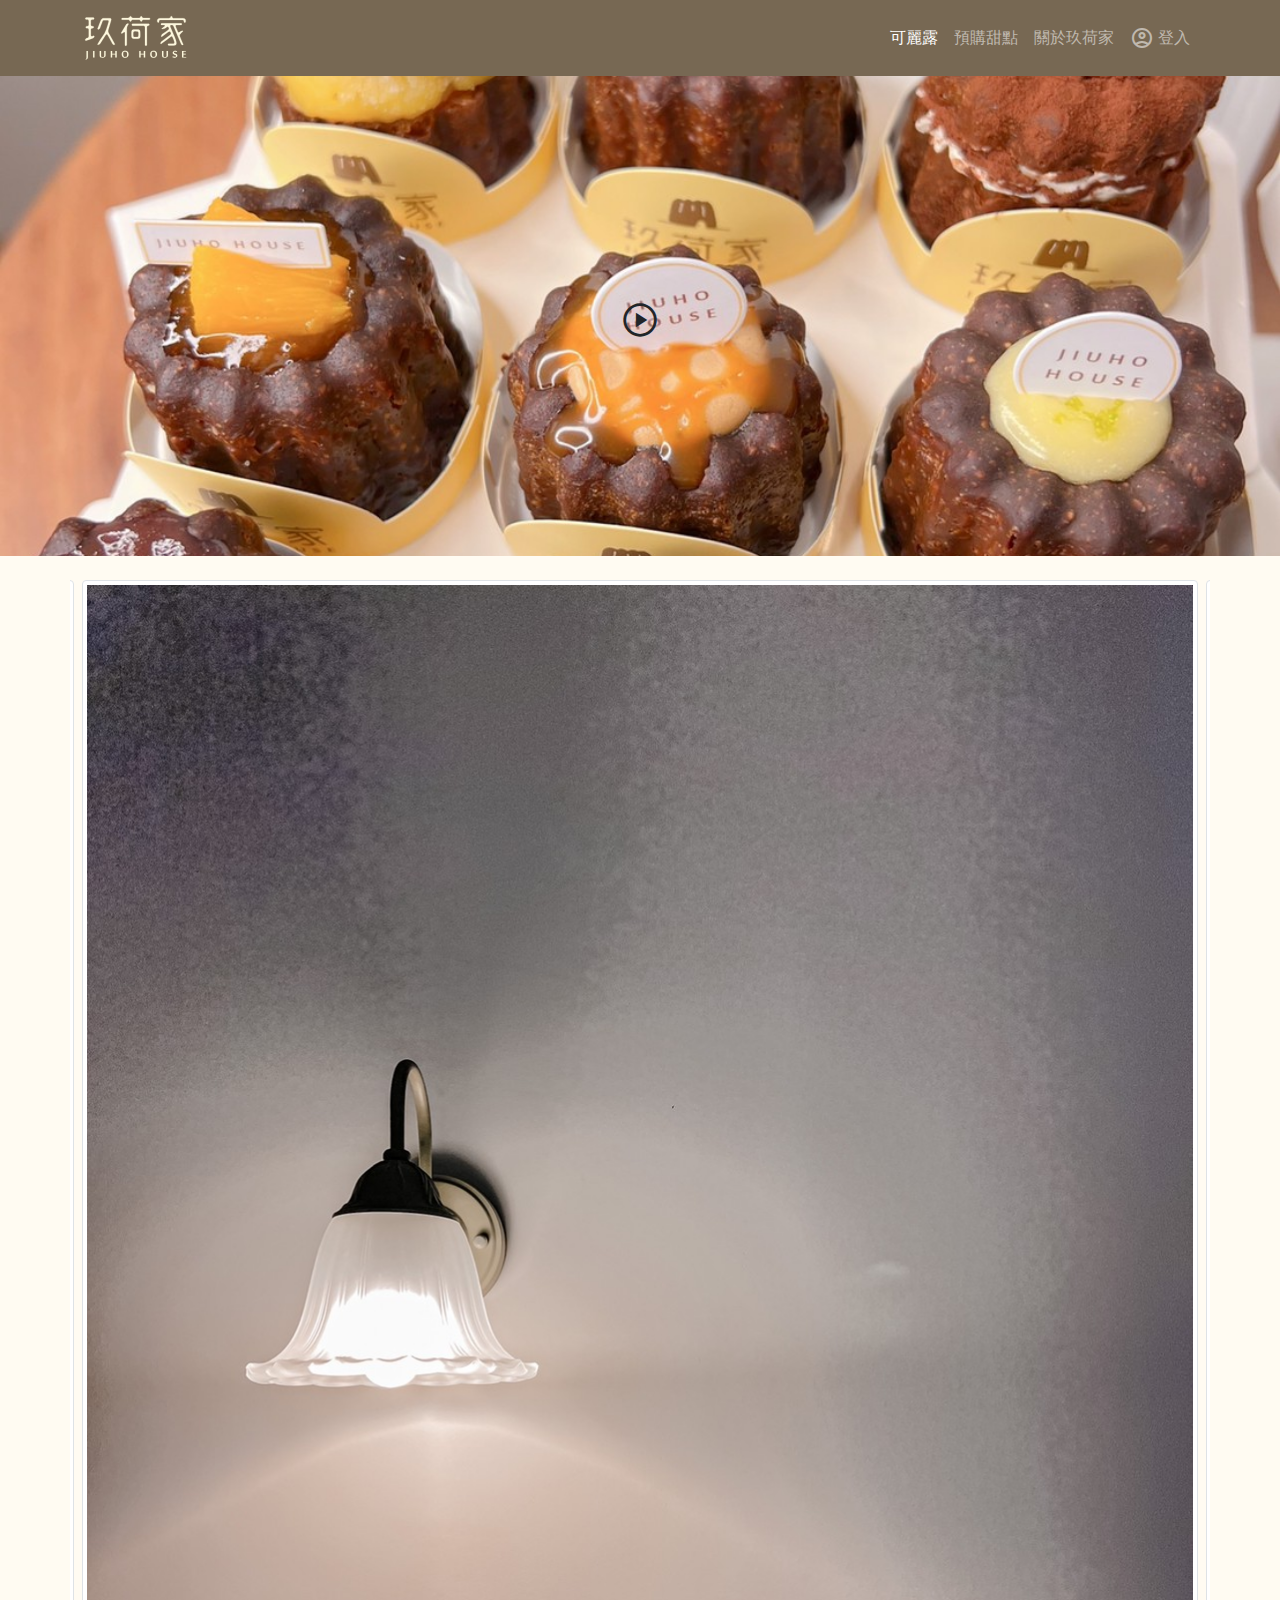
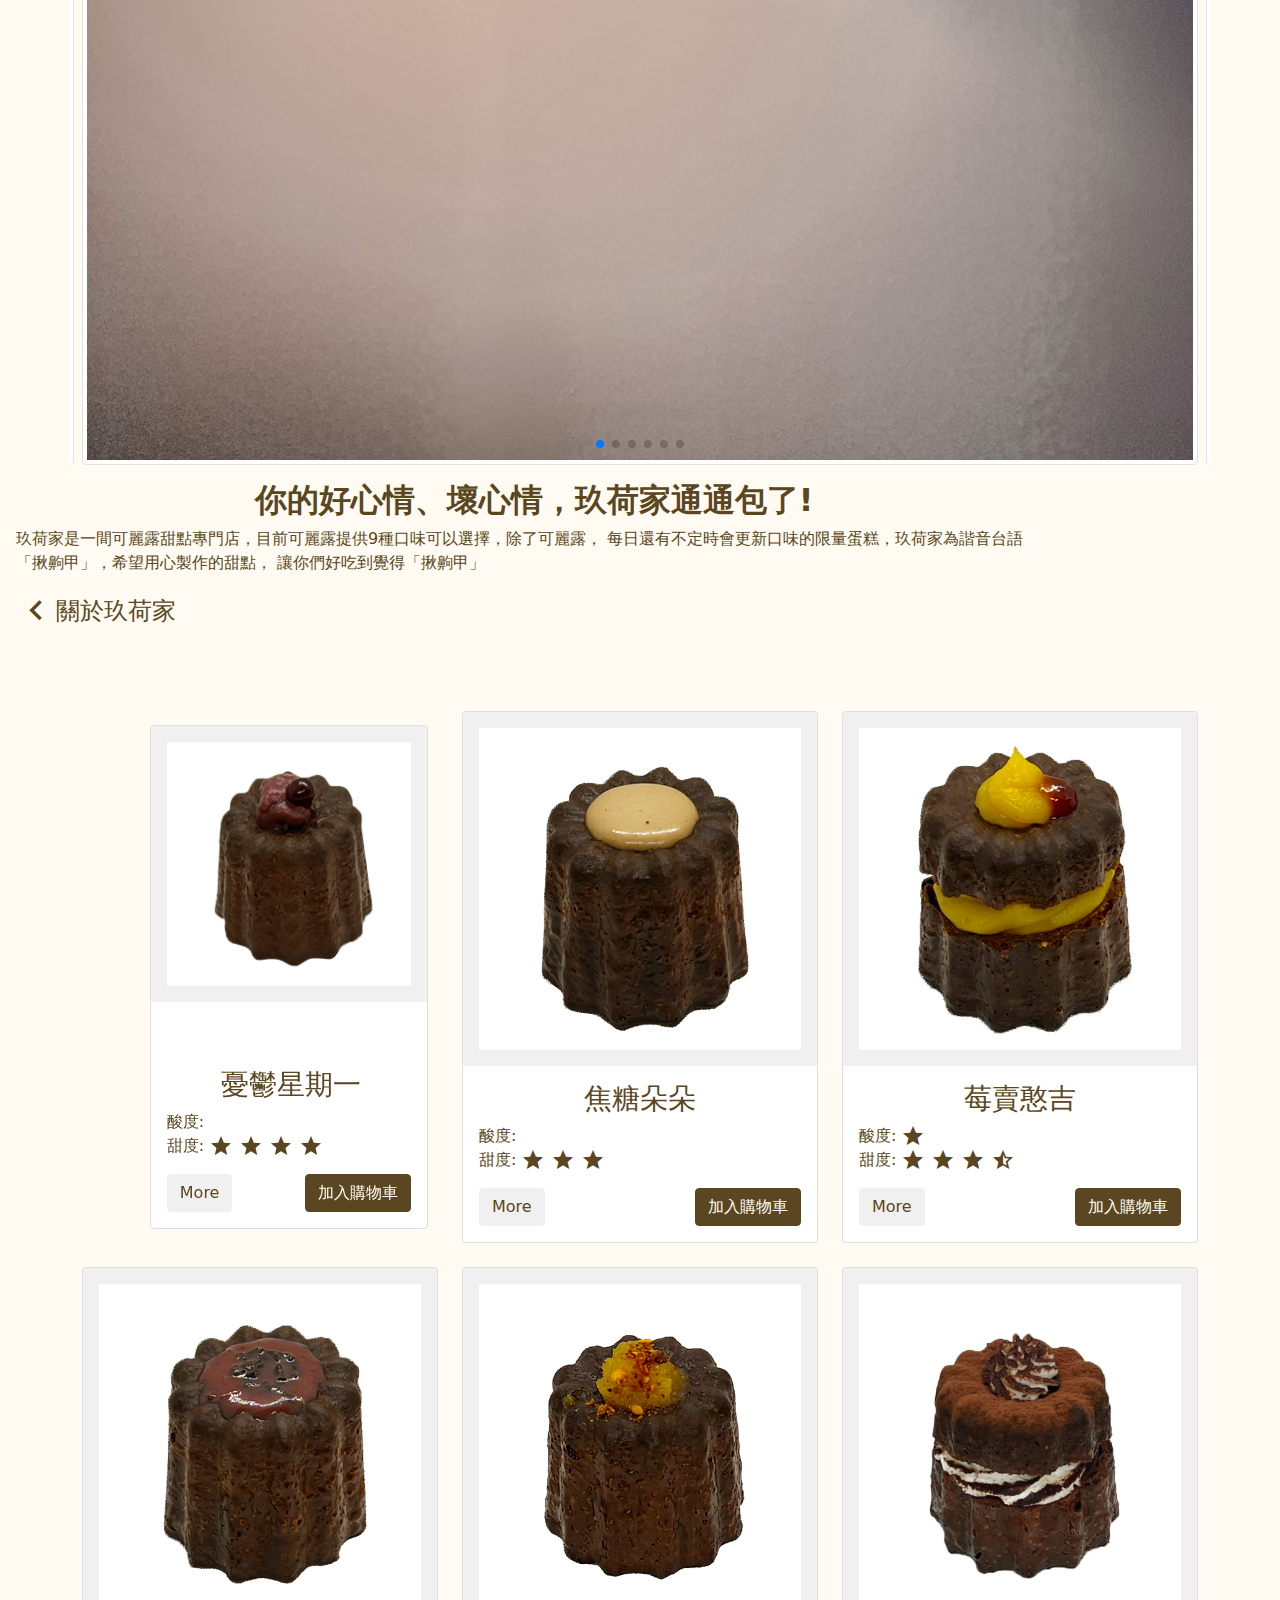
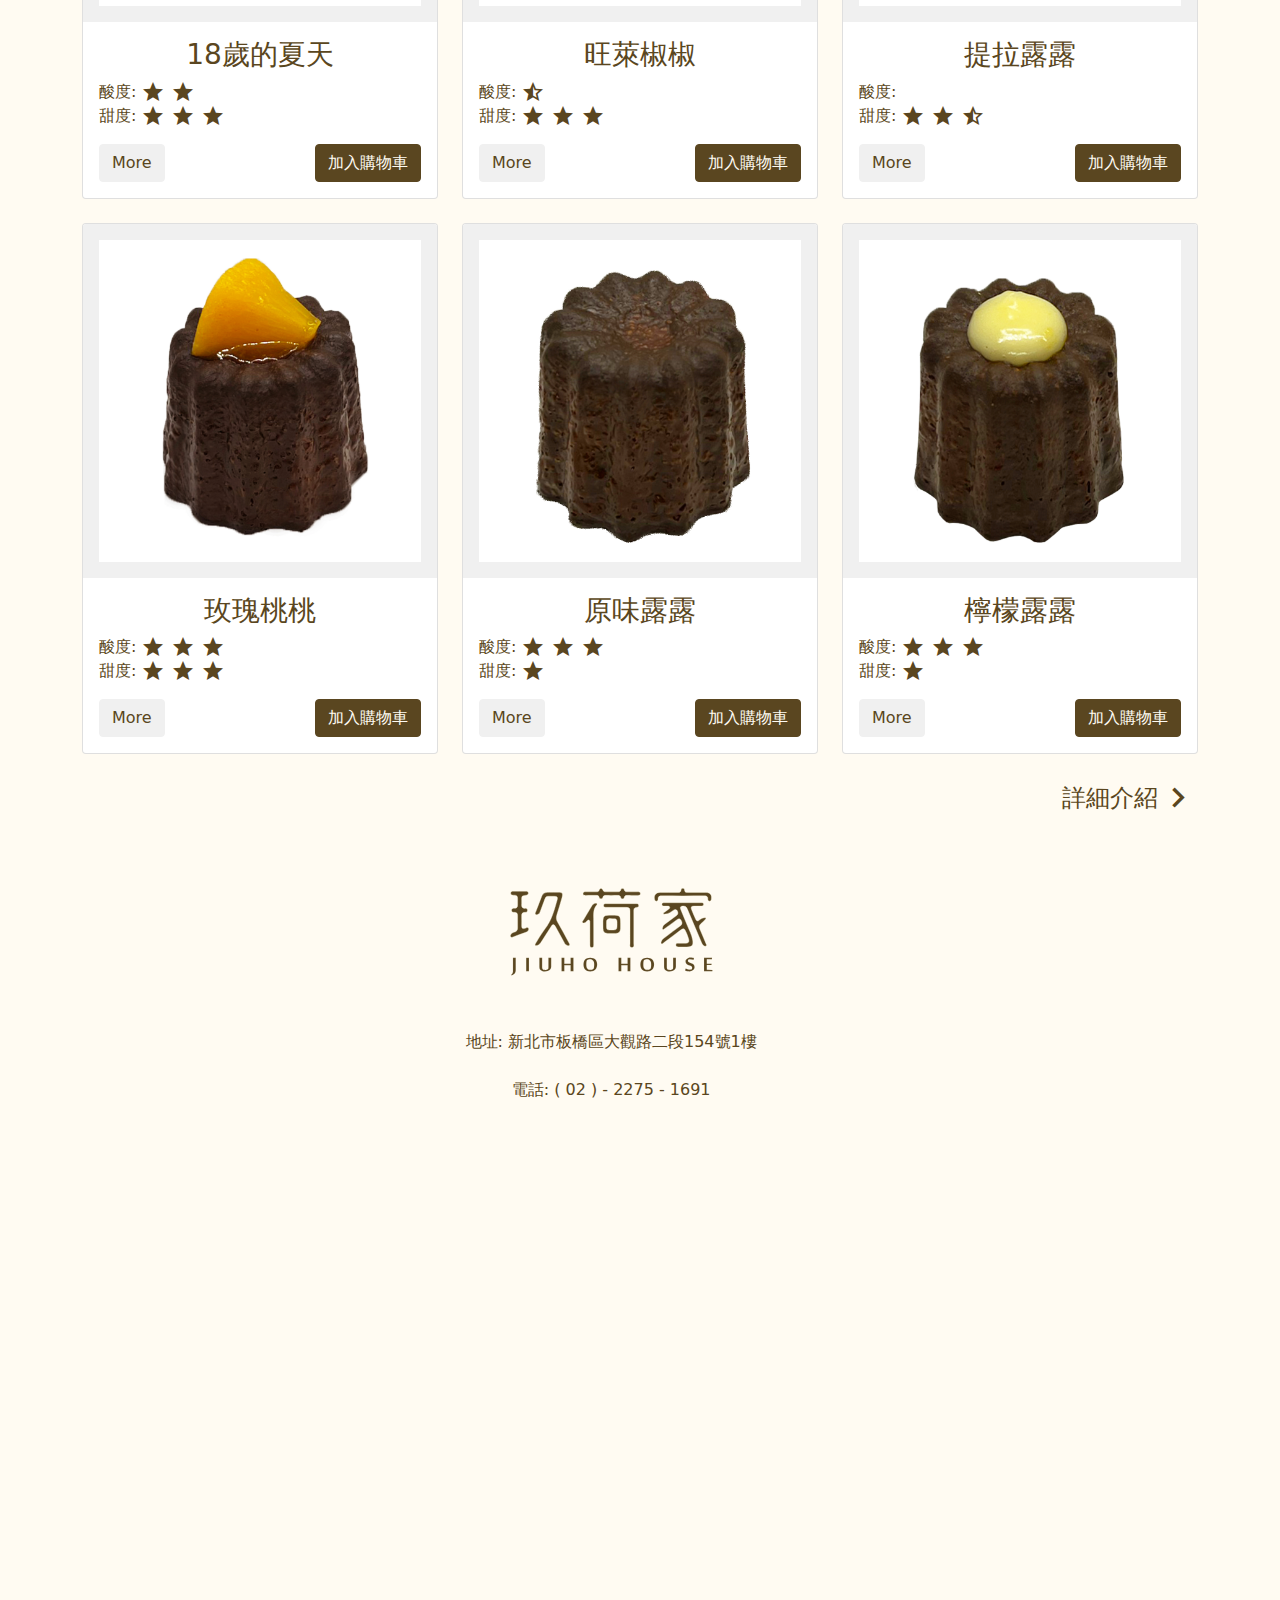
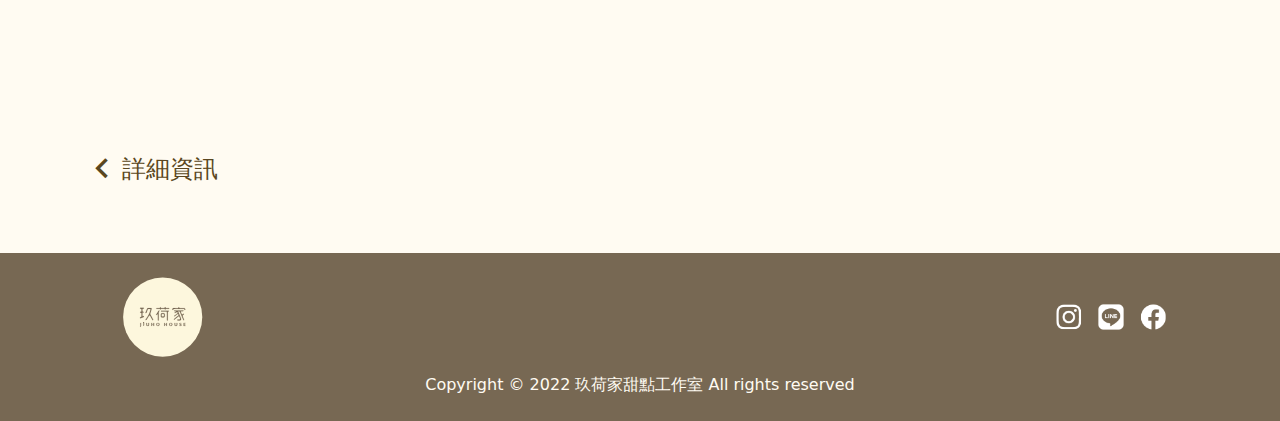
==== commit 898403bc: "Update 2022-09-11T12:38:54.468Z" ====
--- a/index.html
+++ b/index.html
@@ -13,18 +13,21 @@
     rel="stylesheet">
     <link rel="stylesheet" href="https://fonts.googleapis.com/css2?family=Material+Symbols+Outlined:opsz,wght,FILL,GRAD@48,400,0,0" />
     <link rel="stylesheet" href="https://cdn.jsdelivr.net/npm/swiper@8/swiper-bundle.min.css" />
+    <link rel="stylesheet" href="https://unpkg.com/aos@next/dist/aos.css" />
     <link rel="stylesheet" href="./assets/style/all.css">
   </head>
 
   <body>
-    <nav class="navbar navbar-expand-lg bg-third sticky-top py-1">
+    <!-- navbar -->
+    <nav class="navbar navbar-expand-lg navbar-dark bg-third sticky-top">
       <div class="container">
-        <a class="navbar-brand" href="#"><img src="./assets/images/logo.svg" height="50" alt="jiuho_house"></a>
-        <button class="navbar-toggler" type="button" data-bs-toggle="collapse" data-bs-target="#navbarNav" aria-controls="navbarNav" aria-expanded="false" aria-label="Toggle navigation">
+        <a class="navbar-brand" href="#"><img src="./assets/images/logo.svg" height="50px" alt="玖荷家"></a>
+        <!-- <a class="navbar-brand d-sm-none" href="#"><img src="./assets/images/logo.svg" height="42" alt="logo"></a> -->
+        <button class="navbar-toggler" type="button" data-bs-toggle="collapse" data-bs-target="#navbarNavDropdown" aria-controls="navbarNavDropdown" aria-expanded="false" aria-label="Toggle navigation">
           <span class="navbar-toggler-icon"></span>
         </button>
-        <div class="collapse navbar-collapse" id="navbarNav">
-          <ul class="navbar-nav  align-items-center ms-auto">
+        <div class="collapse navbar-collapse" id="navbarNavDropdown">
+          <ul class="navbar-nav ms-auto">
             <li class="nav-item">
               <a class="nav-link active" aria-current="page" href="#">可麗露</a>
             </li>
@@ -32,12 +35,9 @@
               <a class="nav-link" href="#">預購甜點</a>
             </li>
             <li class="nav-item">
-              <a class="nav-link" href="#">聯絡資訊</a>
+              <a class="nav-link" href="#">關於玖荷家</a>
             </li>
             <li class="nav-item">
-              <a class="nav-link" href="#">關於玖荷家</a>
-            </li>
-            <li class="nav-item ">
               <a class="nav-link d-flex align-items-center" href="#">
                 <span class="material-symbols-outlined me-1">
                   account_circle
@@ -48,82 +48,221 @@
         </div>
       </div>
     </nav>
-
     
-
+<div class="bg-image">
+  <div class="container">
+    <div class="row justify-content-between align-items-center">
+        <a href="#" class="text-decoration-none text-center">
+          <span class="material-symbols-outlined fs-1 text-dark">
+            play_circle
+          </span>
+        </a>
+    </div>
+  </div>
+</div>
 <div class="bg-primary">
-  <div class="container-fulid bg-image d-flex justify-content-center align-items-center mb-6">
-    <a href="#" class="text-decoration-none">
-      <span class="material-symbols-outlined fs-1 text-dark">
-        play_circle
-      </span>
-    </a>
-  </div>
-  <div class="container ">
-    <div class="swiper mySwiper text-center">
-      <div class="swiper-wrapper">
-        <div class="swiper-slide"><img src="./assets/images/LINE_ALBUM_2022830_220902_0.jpg" class="img-thumbnail rounded img-fluid" alt=""></div>
-        <div class="swiper-slide"><img src="./assets/images/LINE_ALBUM_2022830_220902_1.jpg" class="img-thumbnail rounded img-fluid" alt=""></div>
-        <div class="swiper-slide"><img src="./assets/images/LINE_ALBUM_2022830_220902_2.jpg" class="img-thumbnail rounded img-fluid" alt=""></div>
-        <div class="swiper-slide"><img src="./assets/images/LINE_ALBUM_2022830_220902_11.jpg" class="img-thumbnail rounded img-fluid" alt=""></div>
-        <div class="swiper-slide"><img src="./assets/images/LINE_ALBUM_2022830_220902_16.jpg" class="img-thumbnail rounded img-fluid" alt=""></div>
-        <div class="swiper-slide"><img src="./assets/images/LINE_ALBUM_2022830_220902_20.jpg" class="img-thumbnail rounded img-fluid" alt=""></div>
-      </div>
-      <div class="swiper-button-next text-secondary"></div>
-      <div class="swiper-button-prev text-secondary"></div>
-      <div class="swiper-pagination "></div>
-    </div>
-    <div class="mt-4 text-center">
-      <h2>你的好心情、壞心情，玖荷家通通包了!</h2>
-      <p>我們是一間可麗露甜點專門店，可麗露足足有9種口味可以選擇，<br>
-        除了可麗露外每日還有限量的蛋糕，不定時會更新口味，推出每日限量甜點喔<br>
-        玖荷家諧音台語「揪齁甲」，希望我們用心製作的甜點，好吃到讓你們覺得「揪齁甲」<br>
-        你的心情玖荷家通通包了！
-      </p>
-    </div>
-    <a href="#" class="fs-4 text-decoration-none text-secondary d-flex align-items-center mb-6">
-      <span class="material-icons fs-1">
-        keyboard_arrow_left
-      </span>
-      關於玖荷家
-    </a>
-  </div>
+  <div class="container  banner">
+    <div class="row ">
+
+          <div class="swiper mySwiper pt-4">
+            <div class="swiper-wrapper">
+              <div class="swiper-slide"><img src="./assets/images/LINE_ALBUM_2022830_220902_0.jpg" class="img-thumbnail rounded img-fluid "  alt=""></div>
+              <div class="swiper-slide"><img src="./assets/images/LINE_ALBUM_2022830_220902_1.jpg" class="img-thumbnail rounded img-fluid "  alt=""></div>
+              <div class="swiper-slide"><img src="./assets/images/LINE_ALBUM_2022830_220902_2.jpg" class="img-thumbnail rounded img-fluid "  alt=""></div>
+              <div class="swiper-slide"><img src="./assets/images/LINE_ALBUM_2022830_220902_11.jpg" class="img-thumbnail rounded img-fluid "  alt=""></div>
+              <div class="swiper-slide"><img src="./assets/images/LINE_ALBUM_2022830_220902_16.jpg" class="img-thumbnail rounded img-fluid "  alt=""></div>
+              <div class="swiper-slide"><img src="./assets/images/LINE_ALBUM_2022830_220902_20.jpg" class="img-thumbnail rounded img-fluid "  alt=""></div>
+            </div>
+            <!-- <div class="swiper-button-next text-secondary"></div> -->
+            <!-- <div class="swiper-button-prev text-secondary"></div> -->
+            <div class="swiper-pagination "></div>
+          </div>
+        
+        <!-- <div class="col-xl-2">
+          <h1 class="fs-1 text-vertical">你的心情玖荷家通通包了!</h1>
+        </div> -->
+      
+    </div>
+  </div>
+  <div class="about p-3">
+    <div class="row d-flex justify-content-between align-items-center">
+      <div class="col-10">            
+          <h2 class="fw-bold text-break text-center">你的好心情、壞心情，玖荷家通通包了!</h2>
+          <p class="text-break">玖荷家是一間可麗露甜點專門店，目前可麗露提供9種口味可以選擇，除了可麗露，
+            每日還有不定時會更新口味的限量蛋糕，玖荷家為諧音台語「揪齁甲」，希望用心製作的甜點，
+            讓你們好吃到覺得「揪齁甲」
+          </p>    
+      </div>
+      <div class="col-2 text-center" data-aos="fade-right">  
+        <span  class="material-symbols-outlined fs-1 title">
+          circle
+          <span  class="material-symbols-outlined fs-2 position-absolute top-50 start-50 translate-middle ">
+            east
+          </span>
+        </span>
+        <h3 class="fw-bold text-vertical fs-4 ">玖荷家簡介</h3>
+      </div>
+      <a href="#" class="fs-4 text-decoration-none text-secondary d-flex align-items-center mb-6">
+        <span class="material-icons fs-1">
+          keyboard_arrow_left
+        </span>
+        關於玖荷家
+      </a>
+    </div>
+  </div>
+  
+  
+</div>
+<div class="bg-primary">
   <div class="container">
-    <div class="row mx-0 mt-4 justify-content-between">
-      <div class="col-4  mb-4">
-        <div class="card " style="width: 15rem;">
-          <img src="./assets/images/憂鬱星期一露露.png" class="card-img-top bg-light p-3" alt="憂鬱星期一露露">
-          <div class="card-body">
-            <h3 class="card-title text-center">憂鬱星期一</h3>
-            <p class="card-text">
-              酸度: 
-              <span class="material-icons align-top">
-                
-              </span><br>
-              甜度:
-              <span class="material-icons align-top">
-                star star star star
+    <div class="row justify-content-between align-items-center ">
+      <div class="col-10 col-md-4 mb-4 product">
+        <div class="d-flex" >
+          <div class="" data-aos="fade-left">
+            <span  class="material-symbols-outlined fs-1 title">
+              circle
+              <span  class="material-symbols-outlined fs-2 position-absolute top-50 start-50 translate-middle ">
+                west
               </span>
-
-            </p>
-            <div class="d-flex justify-content-between">
-              <a href="#" class="btn btn-light text-secondary">More</a>
-              <a href="#" class="btn btn-secondary text-primary">加入購物車</a>
-            </div>
-          </div>
-        </div>
-      </div>
-      <div class="col-4 mb-4">
-        <div class="card" style="width: 15rem;">
-          <img src="./assets/images/焦糖朵朵露露.png" class="card-img-top bg-light p-3" alt="焦糖朵朵">
+            </span>
+            <h3 class="fw-bold text-vertical fs-4 ">可麗露介紹</h3>
+          </div>
+          <div class="card">
+            <img src="./assets/images/憂鬱星期一.jpg" class="card-img-top bg-light p-3" alt="憂鬱星期一露露">
+            <div class="card-body">
+              <h3 class="card-title text-center">憂鬱星期一</h3>
+              <p class="card-text">
+                酸度: 
+                <span class="material-icons align-top">  
+                </span><br>
+                甜度:
+                <span class="material-icons align-top">
+                  star star star star
+                </span>
+              </p>
+              <div class="d-flex justify-content-between">
+                <a href="#" class="btn btn-light text-secondary">More</a>
+                <a href="#" class="btn btn-secondary text-primary">加入購物車</a>
+              </div>
+            </div>
+          </div>
+        </div>
+      </div>
+      <div class="col-md-4 mb-4">
+        <div class="card">
+          <img src="./assets/images/焦糖朵朵.jpg" class="card-img-top bg-light p-3" alt="焦糖朵朵">
           <div class="card-body">
             <h3 class="card-title text-center">焦糖朵朵</h3>
             <p class="card-text">酸度: 
               <span class="material-icons align-top">
+              </span><br>
+                甜度:
+              <span class="material-icons align-top">
+                star star star
+              </span>
+            </p>
+            <div class="d-flex justify-content-between">
+              <a href="#" class="btn btn-light text-secondary">More</a>
+              <a href="#" class="btn btn-secondary text-primary ">加入購物車</a>
+            </div>
+          </div>
+        </div>
+      </div>
+      <div class="col-md-4 mb-4">
+        <div class="card">
+          <img src="./assets/images/莓賣憨吉.jpg" class="card-img-top bg-light p-3" alt="莓賣憨吉">
+          <div class="card-body">
+            <h3 class="card-title text-center">莓賣憨吉</h3>
+            <p class="card-text">酸度: 
+              <span class="material-icons align-top">
+              star  
+              </span><br>
+              甜度:
+              <span class="material-icons align-top">
+                star star star star_half
+                </span>
+            </p>
+            <div class="d-flex justify-content-between">
+              <a href="#" class="btn btn-light text-secondary">More</a>
+              <a href="#" class="btn btn-secondary text-primary ">加入購物車</a>
+            </div>
+          </div>
+        </div>
+      </div>
+      <div class="col-md-4 mb-4">
+        <div class="card" >
+          <img src="./assets/images/18歲的夏天.jpg" class="card-img-top bg-light p-3" alt="18歲的夏天">
+          <div class="card-body">
+            <h3 class="card-title text-center">18歲的夏天</h3>
+            <p class="card-text">酸度: 
+              <span class="material-icons align-top">
+              star star  
+              </span><br>
+              甜度:
+              <span class="material-icons align-top">
+                star star star
+                </span>
+            </p>
+            <div class="d-flex justify-content-between">
+              <a href="#" class="btn btn-light text-secondary">More</a>
+              <a href="#" class="btn btn-secondary text-primary ">加入購物車</a>
+            </div>
+          </div>
+        </div>
+      </div>
+      <div class="col-md-4 mb-4">
+        <div class="card">
+          <img src="./assets/images/旺萊椒椒.jpg" class="card-img-top bg-light p-3" alt="旺萊椒椒">
+          <div class="card-body">
+            <h3 class="card-title text-center">旺萊椒椒</h3>
+            <p class="card-text">酸度: 
+              <span class="material-icons align-top">
+              star_half 
+              </span><br>
+              甜度:
+              <span class="material-icons align-top">
+                star star star
+                </span>
+            </p>
+            <div class="d-flex justify-content-between">
+              <a href="#" class="btn btn-light text-secondary">More</a>
+              <a href="#" class="btn btn-secondary text-primary ">加入購物車</a>
+            </div>
+          </div>
+        </div>
+      </div>
+      <div class="col-md-4 mb-4">
+        <div class="card">
+          <img src="./assets/images/提拉露露.jpg" class="card-img-top bg-light p-3" alt="提拉露露">
+          <div class="card-body">
+            <h3 class="card-title text-center">提拉露露</h3>
+            <p class="card-text">酸度: 
+              <span class="material-icons align-top">
                
               </span><br>
               甜度:
               <span class="material-icons align-top">
+                star star star_half
+                </span>
+            </p>
+            <div class="d-flex justify-content-between">
+              <a href="#" class="btn btn-light text-secondary">More</a>
+              <a href="#" class="btn btn-secondary text-primary ">加入購物車</a>
+            </div>
+          </div>
+        </div>
+      </div>
+      <div class="col-md-4 mb-4">
+        <div class="card">
+          <img src="./assets/images/玫瑰桃桃.jpg" class="card-img-top bg-light p-3" alt="玫瑰桃桃">
+          <div class="card-body">
+            <h3 class="card-title text-center">玫瑰桃桃</h3>
+            <p class="card-text">酸度: 
+              <span class="material-icons align-top">
+              star star star 
+              </span><br>
+              甜度:
+              <span class="material-icons align-top">
                 star star star
                 </span>
             </p>
@@ -134,116 +273,32 @@
           </div>
         </div>
       </div>
-      <div class="col-4 mb-4">
-        <div class="card" style="width: 15rem;">
-          <img src="./assets/images/莓賣憨吉.png" class="card-img-top bg-light p-3" alt="莓賣憨吉">
-          <div class="card-body">
-            <h3 class="card-title text-center">莓賣憨吉</h3>
-            <p class="card-text">酸度: 
-              <span class="material-icons align-top">
-              star  
-              </span><br>
-              甜度:
-              <span class="material-icons align-top">
-                star star star star_half
-                </span>
-            </p>
-            <div class="d-flex justify-content-between">
-              <a href="#" class="btn btn-light text-secondary">More</a>
-              <a href="#" class="btn btn-secondary text-primary ">加入購物車</a>
-            </div>
-          </div>
-        </div>
-      </div>
-      <div class="col-4 mb-4">
-        <div class="card" style="width: 15rem;">
-          <img src="./assets/images/18Summer.png" class="card-img-top bg-light p-3" alt="18歲的夏天">
-          <div class="card-body">
-            <h3 class="card-title text-center">18歲的夏天</h3>
-            <p class="card-text">酸度: 
-              <span class="material-icons align-top">
-              star star  
-              </span><br>
-              甜度:
-              <span class="material-icons align-top">
-                star star star
-                </span>
-            </p>
-            <div class="d-flex justify-content-between">
-              <a href="#" class="btn btn-light text-secondary">More</a>
-              <a href="#" class="btn btn-secondary text-primary ">加入購物車</a>
-            </div>
-          </div>
-        </div>
-      </div>
-      <div class="col-4 mb-4">
-        <div class="card" style="width: 15rem;">
-          <img src="./assets/images/旺萊椒椒.png" class="card-img-top bg-light p-3" alt="旺萊椒椒">
-          <div class="card-body">
-            <h3 class="card-title text-center">旺萊椒椒</h3>
-            <p class="card-text">酸度: 
-              <span class="material-icons align-top">
-              star_half 
-              </span><br>
-              甜度:
-              <span class="material-icons align-top">
-                star star star
-                </span>
-            </p>
-            <div class="d-flex justify-content-between">
-              <a href="#" class="btn btn-light text-secondary">More</a>
-              <a href="#" class="btn btn-secondary text-primary ">加入購物車</a>
-            </div>
-          </div>
-        </div>
-      </div>
-      <div class="col-4 mb-4">
-        <div class="card" style="width: 15rem;">
-          <img src="./assets/images/提拉露露.png" class="card-img-top bg-light p-3" alt="提拉露露">
-          <div class="card-body">
-            <h3 class="card-title text-center">提拉露露</h3>
-            <p class="card-text">酸度: 
-              <span class="material-icons align-top">
-               
-              </span><br>
-              甜度:
-              <span class="material-icons align-top">
-                star star star_half
-                </span>
-            </p>
-            <div class="d-flex justify-content-between">
-              <a href="#" class="btn btn-light text-secondary">More</a>
-              <a href="#" class="btn btn-secondary text-primary ">加入購物車</a>
-            </div>
-          </div>
-        </div>
-      </div>
-      <div class="col-4 mb-4">
-        <div class="card" style="width: 15rem;">
-          <img src="./assets/images/玫瑰桃桃露露.png" class="card-img-top bg-light p-3" alt="玫瑰桃桃">
-          <div class="card-body">
-            <h3 class="card-title text-center">玫瑰桃桃</h3>
+      <div class="col-md-4 mb-4">
+        <div class="card">
+          <img src="./assets/images/香草露露.jpg" class="card-img-top bg-light p-3" alt="原味露露">
+          <div class="card-body">
+            <h3 class="card-title text-center">原味露露</h3>
             <p class="card-text">酸度: 
               <span class="material-icons align-top">
               star star star 
               </span><br>
               甜度:
               <span class="material-icons align-top">
-                star star star
-                </span>
-            </p>
-            <div class="d-flex justify-content-between">
-              <a href="#" class="btn btn-light text-secondary">More</a>
-              <a href="#" class="btn btn-secondary text-primary ">加入購物車</a>
-            </div>
-          </div>
-        </div>
-      </div>
-      <div class="col-4 mb-4">
-        <div class="card" style="width: 15rem;">
-          <img src="./assets/images/原味露露.png" class="card-img-top bg-light p-3" alt="原味露露">
-          <div class="card-body">
-            <h3 class="card-title text-center">原味露露</h3>
+                star
+              </span>
+            </p>
+            <div class="d-flex justify-content-between">
+              <a href="#" class="btn btn-light text-secondary">More</a>
+              <a href="#" class="btn btn-secondary text-primary ">加入購物車</a>
+            </div>
+          </div>
+        </div>
+      </div>
+      <div class="col-md-4 mb-4">
+        <div class="card">
+          <img src="./assets/images/檸檬露露.jpg" class="card-img-top bg-light p-3" alt="檸檬露露">
+          <div class="card-body">
+            <h3 class="card-title text-center">檸檬露露</h3>
             <p class="card-text">酸度: 
               <span class="material-icons align-top">
               star star star 
@@ -260,45 +315,37 @@
           </div>
         </div>
       </div>
-      <div class="col-4 mb-4">
-        <div class="card" style="width: 15rem;">
-          <img src="./assets/images/檸檬露露.png" class="card-img-top bg-light p-3" alt="檸檬露露">
-          <div class="card-body">
-            <h3 class="card-title text-center">檸檬露露</h3>
-            <p class="card-text">酸度: 
-              <span class="material-icons align-top">
-              star star star 
-              </span><br>
-              甜度:
-              <span class="material-icons align-top">
-                star
-                </span>
-            </p>
-            <div class="d-flex justify-content-between">
-              <a href="#" class="btn btn-light text-secondary">More</a>
-              <a href="#" class="btn btn-secondary text-primary ">加入購物車</a>
-            </div>
-          </div>
-        </div>
-      </div>
-    </div>
-    <a href="#" class="fs-4 text-decoration-none text-secondary d-flex justify-content-end align-items-center mb-6">
+    </div>
+    <a href="#" class="fs-4 text-decoration-none text-secondary d-flex justify-content-end align-items-center pb-6">
       詳細介紹
       <span class="material-icons fs-1">
         keyboard_arrow_right
       </span>
     </a>
   </div>
-    
-  <div class="container">
+</div>    
+<div class="bg-primary">
+  <div class="container contact">
     <div class="row justify-content-center align-items-center">
-      <div class="col-8 mb-4">
-        <iframe class="rounded" src="https://www.google.com/maps/embed?pb=!1m18!1m12!1m3!1d3616.037257053702!2d121.43936457666837!3d24.998849945938105!2m3!1f0!2f0!3f0!3m2!1i1024!2i768!4f13.1!3m3!1m2!1s0x34681d9caccb04ff%3A0x960d27d0a4c39914!2z546W6I235a6255Sc6bue5bel5L2c5a6k772c5Y-v6bqX6Zyy5bCI6LOj5bqX!5e0!3m2!1szh-TW!2stw!4v1661686221984!5m2!1szh-TW!2stw" width="600" height="300" style="border:0;" allowfullscreen="" loading="lazy" referrerpolicy="no-referrer-when-downgrade"></iframe>
-      </div>
-      <div class="col-4 text-center">
-        <img class="mb-5" src="./assets/images/logo_dark.svg" height="100" alt="">
-        <p>地址:  新北市板橋區大觀路二段154號1樓<br><br>電話: ( 02 ) - 2275 - 1691
-        </p>
+      
+      <div class="d-flex justify-content-center">
+        <div class="text-center">
+          <img class="mb-5" src="./assets/images/logo_dark.svg" height="100" alt="">
+          <p>地址:  新北市板橋區大觀路二段154號1樓<br><br>電話: ( 02 ) - 2275 - 1691
+          </p>
+        </div>
+        <div data-aos="fade-right">
+          <span  class="material-symbols-outlined fs-1 title ">
+            circle
+            <span  class="material-symbols-outlined fs-2 position-absolute top-50 start-50 translate-middle ">
+              east
+            </span>
+          </span>
+          <h3 class="fw-bold text-vertical fs-4 ">可麗露介紹</h3>
+        </div>
+      </div>
+      <div class="text-center mb-4">
+        <iframe class="img-fluid" src="https://www.google.com/maps/embed?pb=!1m18!1m12!1m3!1d3616.037257053702!2d121.43936457666837!3d24.998849945938105!2m3!1f0!2f0!3f0!3m2!1i1024!2i768!4f13.1!3m3!1m2!1s0x34681d9caccb04ff%3A0x960d27d0a4c39914!2z546W6I235a6255Sc6bue5bel5L2c5a6k772c5Y-v6bqX6Zyy5bCI6LOj5bqX!5e0!3m2!1szh-TW!2stw!4v1661686221984!5m2!1szh-TW!2stw" allowfullscreen="" loading="lazy" referrerpolicy="no-referrer-when-downgrade"></iframe>
       </div>
       <a href="#" class="fs-4 text-decoration-none text-secondary d-flex align-items-center mb-6">
         <span class="material-icons fs-1">
@@ -308,29 +355,33 @@
       </a>
     </div>
   </div>
-</div>
-
-
-    <footer class="bg-third p-3">
-      <div class="container">
-        
-        <div class="d-flex justify-content-between align-items-center ms-auto">
-          <img src="./assets/images/logo-mobile.svg" height="100" alt="jiuho_house">
-      
-          <p class="text-primary  text-center">Copyright © 2022 玖荷家甜點工作室 All rights reserved</p>
-      
-          <ul class="d-flex align-items-center">
-            <li class="list-unstyled"><a class="text-decoration-none" href="#"><img height="30" src="./assets/images/ic_social_ig.png" alt="Instrgram"></a></li>
-            <li class="list-unstyled"><a class="text-decoration-none" href="#"><img height="30" src="./assets/images/ic_social_line.png" alt="Line"></a></li>
-            <li class="list-unstyled"><a class="text-decoration-none" href="#"><img height="30" src="./assets/images/ic-social-fb.png" alt="Facebook"></a></li>
-          </ul>
-        </div>
-          
-      </div>
-    </footer>
+</div>    
+
+
+
+    <!-- footer -->
+    <div class="bg-third">
+      <div class="container ">
+        <div class="row p-2 p-md-4 justify-content-between align-items-center ">
+          <div class="col-6  mb-3">
+            <img src="./assets/images/logo-mobile.svg" height="80" alt="jiuho_house">
+          </div>
+          <div class="col-6 col-md-2">
+            <ul class="d-flex justify-content-around align-items-center mx-md-auto">
+              <li class="list-unstyled"><a class="text-decoration-none" href="#"><img height="30" src="./assets/images/ic_social_ig.png" alt="Instrgram"></a></li>
+              <li class="list-unstyled"><a class="text-decoration-none" href="#"><img height="30" src="./assets/images/ic_social_line.png" alt="Line"></a></li>
+              <li class="list-unstyled"><a class="text-decoration-none" href="#"><img height="30" src="./assets/images/ic-social-fb.png" alt="Facebook"></a></li>
+            </ul>
+          </div>  
+          <p class="text-primary text-break text-center my-0">Copyright © 2022 玖荷家甜點工作室 All rights reserved</p>
+        </div>
+      </div>
+    </div>
+    
 
     <script src="./assets/js/vendors.js"></script>
     <script src="https://cdn.jsdelivr.net/npm/swiper@8/swiper-bundle.min.js"></script>
+    <script src="https://unpkg.com/aos@next/dist/aos.js"></script>
     <script src="./assets/js/all.js"></script>
   </body>
 
